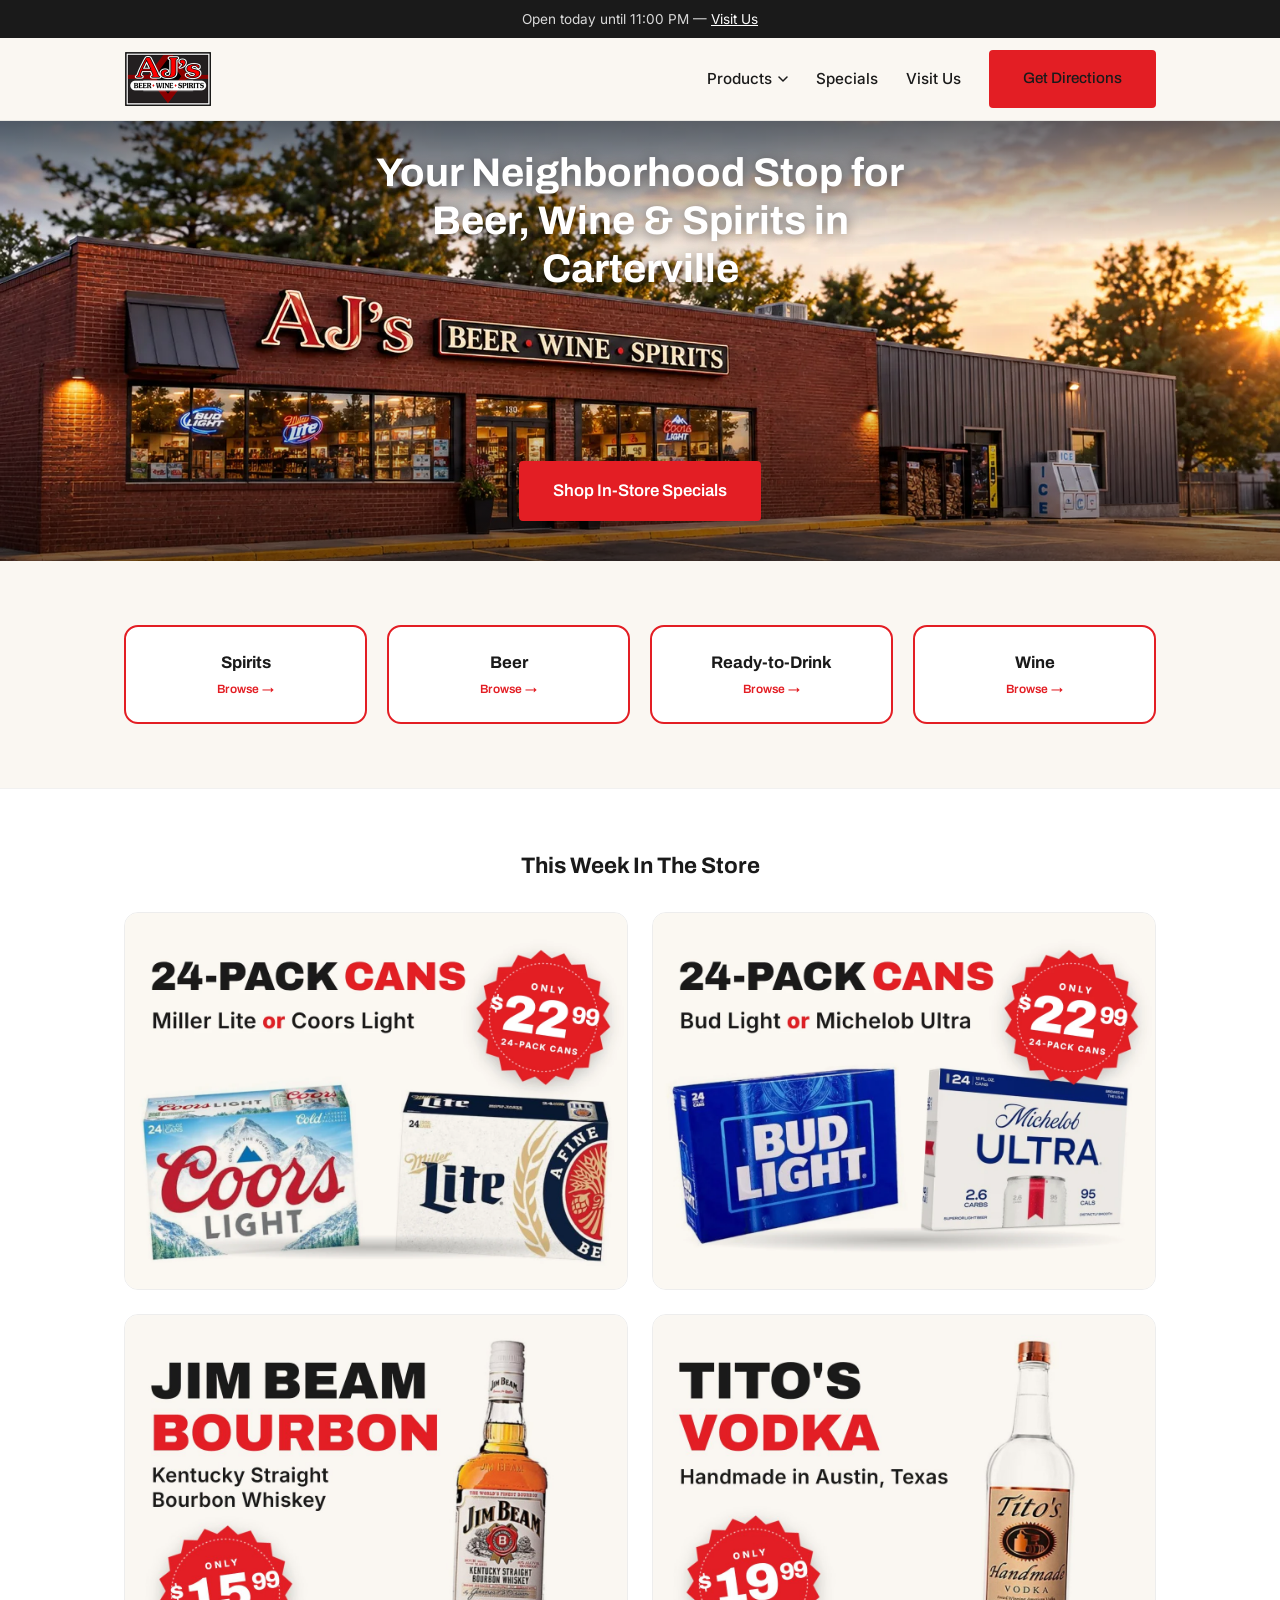
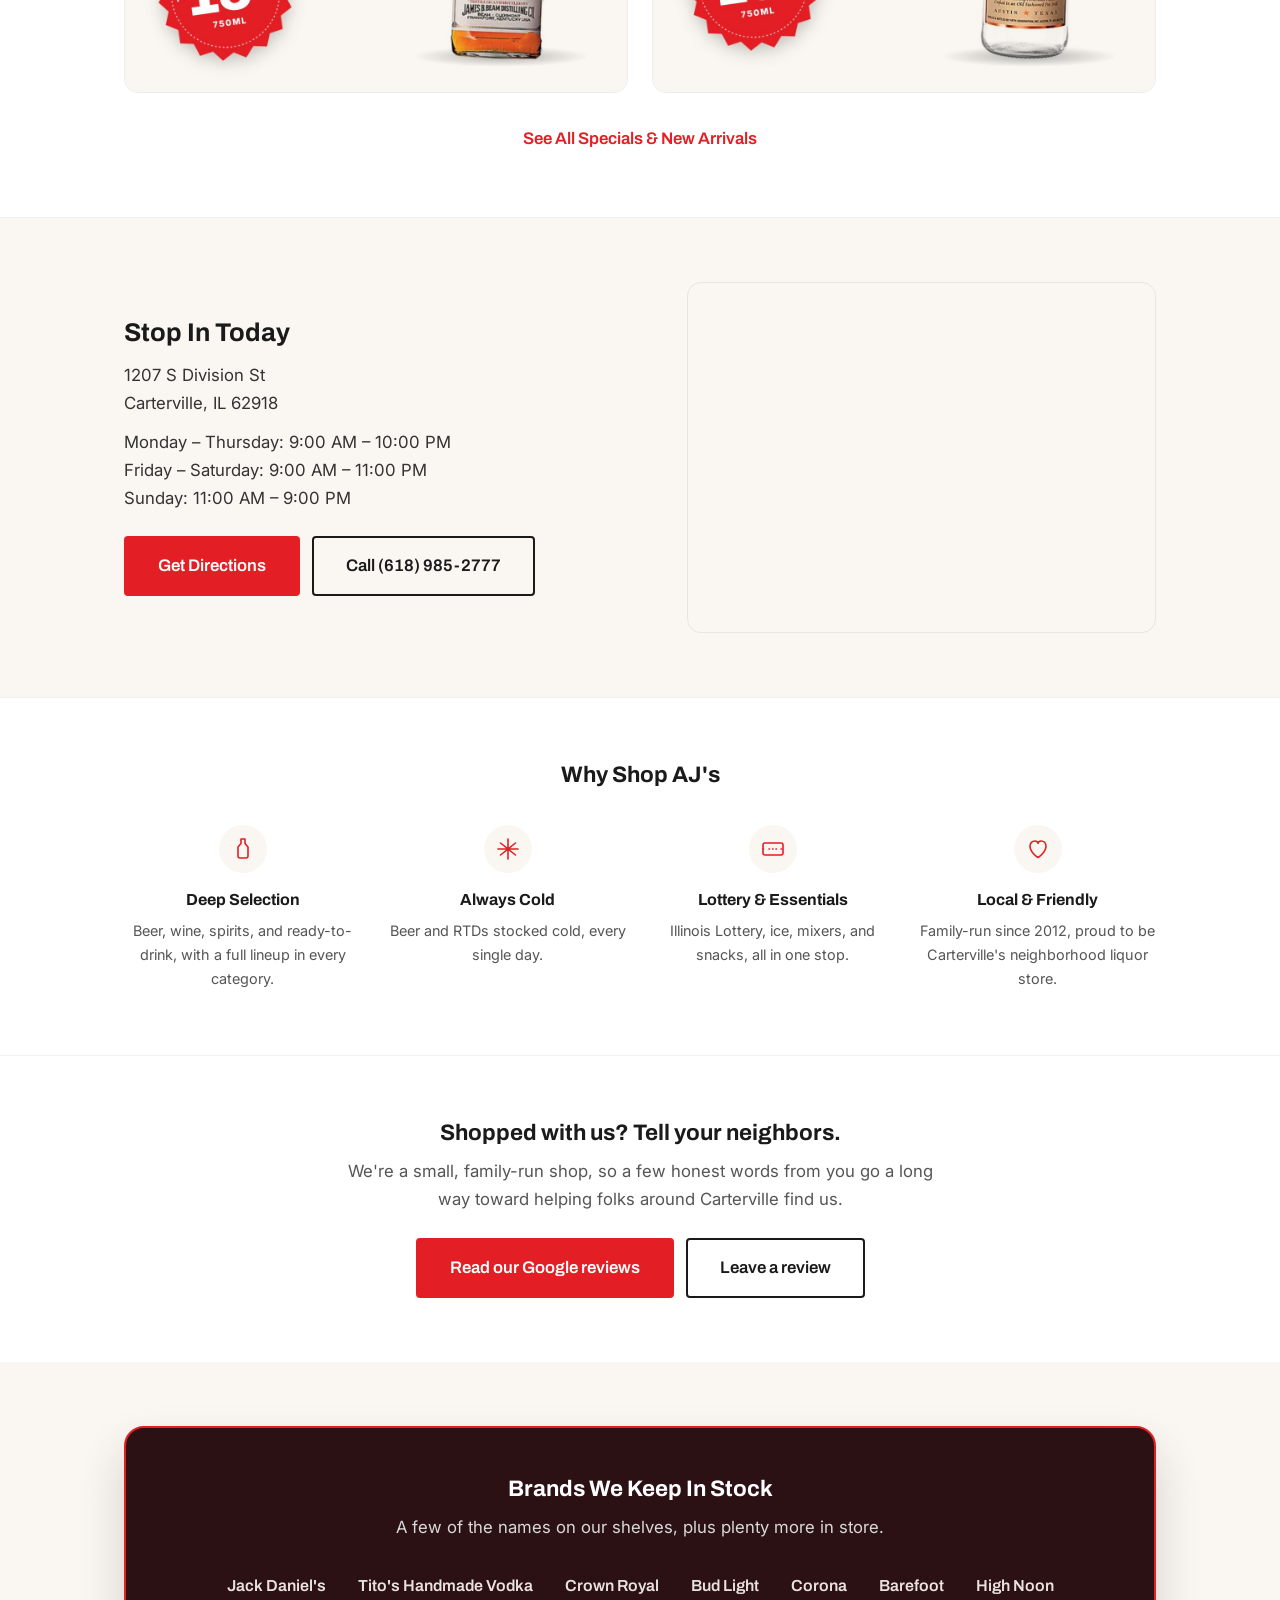
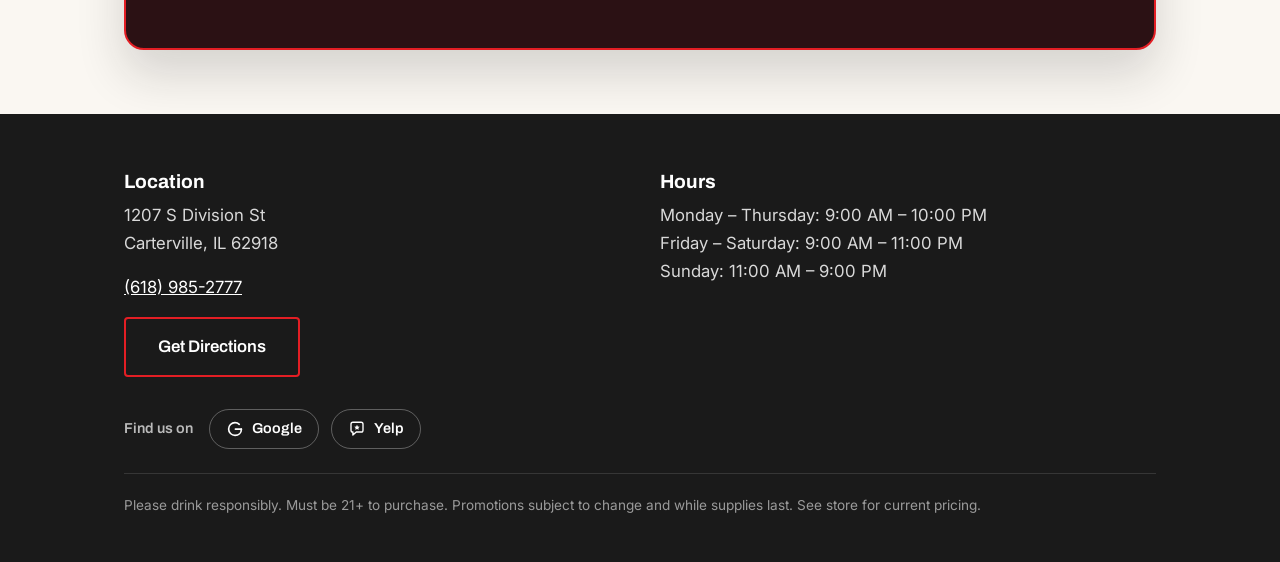
==== index.html @ 7461e609 "Add favicons and 404 page; slim hero, logo, and product images - favicon.ico + 32x32 PNG + 180x180 a" ====
<!DOCTYPE html>
<html lang="en">
<head>
<!-- Google tag (gtag.js) -->
<script async src="https://www.googletagmanager.com/gtag/js?id=G-YNYB1HZWJR"></script>
<script>
  window.dataLayer = window.dataLayer || [];
  function gtag(){dataLayer.push(arguments);}
  gtag('js', new Date());

  gtag('config', 'G-YNYB1HZWJR');
</script>
<meta charset="UTF-8">
<meta name="viewport" content="width=device-width, initial-scale=1.0">
<title>AJ's Beer, Wine &amp; Spirits — Carterville, IL</title>
<meta name="description" content="AJ's Beer, Wine & Spirits — Carterville's neighborhood liquor store since 2012. Shop beer, wine, liquor & spirits, and ready-to-drink cocktails, plus weekly in-store specials.">
<meta property="og:type" content="website">
<meta property="og:site_name" content="AJ's Beer, Wine & Spirits">
<meta property="og:url" content="https://ajscarterville.com/">
<meta property="og:title" content="AJ's Beer, Wine & Spirits | Carterville, IL">
<meta property="og:description" content="Carterville's neighborhood liquor store since 2012 — beer, wine, spirits, and ready-to-drink cocktails, plus weekly in-store specials.">
<meta property="og:image" content="https://ajscarterville.com/assets/og-image.jpg">
<meta property="og:image:width" content="1200">
<meta property="og:image:height" content="630">
<meta property="og:image:alt" content="AJ's Beer, Wine & Spirits storefront in Carterville, IL">
<meta name="twitter:card" content="summary_large_image">
<link rel="canonical" href="https://ajscarterville.com/">
<link rel="icon" href="/favicon.ico" sizes="any">
<link rel="icon" href="/assets/favicon-32x32.png" type="image/png" sizes="32x32">
<link rel="apple-touch-icon" href="/assets/apple-touch-icon.png">
<link rel="preconnect" href="https://fonts.googleapis.com">
<link rel="preconnect" href="https://fonts.gstatic.com" crossorigin>
<link href="https://fonts.googleapis.com/css2?family=Archivo:wght@600;700;800&family=Inter:wght@400;500;600&display=swap" rel="stylesheet">
<link rel="stylesheet" href="css/styles.css">
<!-- LocalBusiness structured data. -->
<script type="application/ld+json">
{
  "@context": "https://schema.org",
  "@type": "LiquorStore",
  "name": "AJ's Beer, Wine & Spirits",
  "url": "https://ajscarterville.com/",
  "telephone": "+1-618-985-2777",
  "address": {
    "@type": "PostalAddress",
    "streetAddress": "1207 S Division St",
    "addressLocality": "Carterville",
    "addressRegion": "IL",
    "postalCode": "62918",
    "addressCountry": "US"
  },
  "geo": {
    "@type": "GeoCoordinates",
    "latitude": 37.7483566,
    "longitude": -89.0778252
  },
  "openingHoursSpecification": [
    {
      "@type": "OpeningHoursSpecification",
      "dayOfWeek": ["Monday", "Tuesday", "Wednesday", "Thursday"],
      "opens": "09:00",
      "closes": "22:00"
    },
    {
      "@type": "OpeningHoursSpecification",
      "dayOfWeek": ["Friday", "Saturday"],
      "opens": "09:00",
      "closes": "23:00"
    },
    {
      "@type": "OpeningHoursSpecification",
      "dayOfWeek": ["Sunday"],
      "opens": "11:00",
      "closes": "21:00"
    }
  ],
  "logo": "https://ajscarterville.com/assets/ajs-logo.png",
  "image": "https://ajscarterville.com/images/ajs-storefront.jpg",
  "priceRange": "$$",
  "hasMap": "https://maps.google.com/?cid=7054903256881584810",
  "sameAs": [
    "https://maps.google.com/?cid=7054903256881584810",
    "https://www.yelp.com/biz/ajs-beer-wine-and-spirits-carterville"
  ]
}
</script>
</head>
<body>

<a class="skip-link" href="#main">Skip to content</a>

<!-- Live open/closed status, filled in by js/store-hours.js. The
     text below is the no-JS fallback. -->
<div class="store-status-strip">
  <div class="wrap">
    <p class="store-status" id="store-status">See today's hours &amp; get directions on our <a href="/visit-us">Visit Us</a> page.</p>
  </div>
</div>

<header class="site-header">
  <div class="wrap header-inner">
    <a class="brand" href="/">
      <img src="assets/ajs-logo.png" alt="AJ's Beer, Wine & Spirits" class="brand-logo" width="176" height="112">
    </a>
    <input type="checkbox" id="nav-toggle" class="nav-toggle-checkbox">
    <label for="nav-toggle" class="nav-toggle" aria-label="Toggle menu">
      <span></span><span></span><span></span>
    </label>
    <nav class="site-nav" aria-label="Primary">
      <details class="nav-dropdown">
        <summary class="nav-dropdown-toggle">
          Products
          <svg class="nav-caret" width="10" height="6" viewBox="0 0 10 6" aria-hidden="true"><path d="M1 1l4 4 4-4" stroke="currentColor" stroke-width="1.5" fill="none" stroke-linecap="round" stroke-linejoin="round"/></svg>
        </summary>
        <div class="nav-dropdown-menu">
          <a href="/spirits">Spirits</a>
          <a href="/beer">Beer</a>
          <a href="/ready-to-drink">Ready-to-Drink</a>
          <a href="/wine">Wine</a>
        </div>
      </details>
      <a href="/specials">Specials</a>
      <a href="/visit-us">Visit Us</a>
      <a class="btn btn-primary nav-directions-btn" href="https://www.google.com/maps/dir/?api=1&amp;destination=AJ%27s+Beer%2C+Wine+%26+Spirits&amp;destination_place_id=ChIJadKvaBU9d4gRqlosNyIN6GE" target="_blank" rel="noopener">Get Directions</a>
    </nav>
  </div>
</header>

<main id="main">

  <section class="hero" id="top">
    <img class="hero-image" src="assets/hero-exterior.webp" width="1672" height="771" fetchpriority="high" alt="AJ's Beer, Wine &amp; Spirits storefront in Carterville, IL">
    <div class="wrap hero-inner">
      <h1 class="hero-headline">Your Neighborhood Stop for Beer, Wine &amp; Spirits in Carterville</h1>
      <a class="btn btn-primary" href="/specials">Shop In-Store Specials</a>
    </div>
  </section>

  <!-- Compact one-word tiles (Spirits / Beer / Ready-to-Drink / Wine),
       arranged 2x2 down through mobile — see .category-card in
       styles.css. -->
  <section class="category-cta">
    <div class="wrap category-grid">
      <a class="category-card" href="/spirits">
        <h3>Spirits</h3>
        <span class="category-card-browse">Browse &rarr;</span>
      </a>
      <a class="category-card" href="/beer">
        <h3>Beer</h3>
        <span class="category-card-browse">Browse &rarr;</span>
      </a>
      <a class="category-card" href="/ready-to-drink">
        <h3>Ready-to-Drink</h3>
        <span class="category-card-browse">Browse &rarr;</span>
      </a>
      <a class="category-card" href="/wine">
        <h3>Wine</h3>
        <span class="category-card-browse">Browse &rarr;</span>
      </a>
    </div>
  </section>

  <!-- ==========================================================
       THIS WEEK IN THE STORE — 4 designed promo graphics (1200x900,
       made externally by the site owner, in assets/this-week/). The
       price and copy are baked into each image, so the alt text must
       carry the full deal (products, size, price) — update it
       whenever an image is swapped. Each links to the On Sale
       section of specials.html; keep these in sync with what's live
       there.
       ========================================================== -->
  <section class="this-week" id="this-week">
    <div class="wrap">
      <div class="this-week-header">
        <h2>This Week In The Store</h2>
      </div>
      <div class="this-week-grid">

        <!-- This week promo 1: Miller Lite / Coors Light -->
        <a class="week-promo" href="/specials#on-sale">
          <img src="assets/this-week/miller-coors-24pk.webp" width="1200" height="900" alt="Miller Lite or Coors Light 24-pack cans, only $22.99" loading="lazy">
        </a>
        <!-- End this week promo 1 -->

        <!-- This week promo 2: Bud Light / Michelob Ultra -->
        <a class="week-promo" href="/specials#on-sale">
          <img src="assets/this-week/bud-light-michelob-ultra-24pk.webp" width="1200" height="900" alt="Bud Light or Michelob Ultra 24-pack cans, only $22.99" loading="lazy">
        </a>
        <!-- End this week promo 2 -->

        <!-- This week promo 3: Jim Beam -->
        <a class="week-promo" href="/specials#on-sale">
          <img src="assets/this-week/jim-beam-750ml.jpg" width="1200" height="900" alt="Jim Beam Kentucky Straight Bourbon Whiskey 750ml, only $15.99" loading="lazy">
        </a>
        <!-- End this week promo 3 -->

        <!-- This week promo 4: Tito's -->
        <a class="week-promo" href="/specials#on-sale">
          <img src="assets/this-week/titos-750ml.jpg" width="1200" height="900" alt="Tito's Handmade Vodka 750ml, only $19.99" loading="lazy">
        </a>
        <!-- End this week promo 4 -->

      </div>
      <p class="this-week-more"><a href="/specials">See All Specials &amp; New Arrivals</a></p>
    </div>
  </section>
  <!-- END THIS WEEK IN THE STORE -->

  <!-- ==========================================================
       STOP IN TODAY — address, hours, and CTAs. Keep the address
       and hours here in sync with the footer if they ever change.
       The map placeholder swaps for a real Google Maps embed once
       the Google Business Profile is verified.
       ========================================================== -->
  <section class="stop-in">
    <div class="wrap stop-in-grid">
      <div class="stop-in-content">
        <h2>Stop In Today</h2>
        <address>1207 S Division St<br>Carterville, IL 62918</address>
        <p class="stop-in-hours">Monday – Thursday: 9:00 AM – 10:00 PM<br>Friday – Saturday: 9:00 AM – 11:00 PM<br>Sunday: 11:00 AM – 9:00 PM</p>
        <div class="stop-in-actions">
          <a class="btn btn-primary" href="https://www.google.com/maps/dir/?api=1&amp;destination=AJ%27s+Beer%2C+Wine+%26+Spirits&amp;destination_place_id=ChIJadKvaBU9d4gRqlosNyIN6GE" target="_blank" rel="noopener">Get Directions</a>
          <a class="btn btn-ghost-ink" href="tel:6189852777">Call (618) 985-2777</a>
        </div>
      </div>
      <!-- Free Google Maps iframe endpoint, no API key required. -->
      <div class="map-embed stop-in-map">
        <iframe
          src="https://www.google.com/maps/embed?pb=!1m18!1m12!1m3!1d3154.777807217338!2d-89.07782519999999!3d37.7483566!2m3!1f0!2f0!3f0!3m2!1i1024!2i768!4f13.1!3m3!1m2!1s0x88773d1568afd269%3A0x61e80d22372c5aaa!2sAJ's%20Beer%2C%20Wine%20%26%20Spirits!5e0!3m2!1sen!2sus!4v1791419840812!5m2!1sen!2sus"
          width="100%" height="100%" style="border:0;" allowfullscreen="" loading="lazy"
          referrerpolicy="strict-origin-when-cross-origin"
          title="Map to AJ's Beer, Wine & Spirits in Carterville, IL"></iframe>
      </div>
    </div>
  </section>
  <!-- END STOP IN TODAY -->

  <!-- ==========================================================
       HIGHLIGHTS — 4 short brand-attribute cards with icons.
       ========================================================== -->
  <section class="highlights">
    <div class="wrap">
      <h2 class="highlights-heading">Why Shop AJ's</h2>
      <div class="highlights-grid">

        <div class="highlight-card">
          <span class="highlight-icon" aria-hidden="true">
            <svg width="24" height="24" viewBox="0 0 24 24" fill="none"><path d="M10 2h4M10 2v4.5L7 10v9a2 2 0 002 2h6a2 2 0 002-2v-9l-3-3.5V2" stroke="currentColor" stroke-width="1.6" stroke-linecap="round" stroke-linejoin="round"/></svg>
          </span>
          <h3>Deep Selection</h3>
          <p>Beer, wine, spirits, and ready-to-drink, with a full lineup in every category.</p>
        </div>

        <div class="highlight-card">
          <span class="highlight-icon" aria-hidden="true">
            <svg width="24" height="24" viewBox="0 0 24 24" fill="none"><path d="M12 2v20M4.5 6l15 12M19.5 6l-15 12M2 12h20" stroke="currentColor" stroke-width="1.6" stroke-linecap="round"/></svg>
          </span>
          <h3>Always Cold</h3>
          <p>Beer and RTDs stocked cold, every single day.</p>
        </div>

        <div class="highlight-card">
          <span class="highlight-icon" aria-hidden="true">
            <svg width="24" height="24" viewBox="0 0 24 24" fill="none"><rect x="2" y="6" width="20" height="12" rx="2" stroke="currentColor" stroke-width="1.6"/><path d="M2 12h2M20 12h2M8 12h8" stroke="currentColor" stroke-width="1.6" stroke-linecap="round" stroke-dasharray="0.5 3"/></svg>
          </span>
          <h3>Lottery &amp; Essentials</h3>
          <p>Illinois Lottery, ice, mixers, and snacks, all in one stop.</p>
        </div>

        <div class="highlight-card">
          <span class="highlight-icon" aria-hidden="true">
            <svg width="24" height="24" viewBox="0 0 24 24" fill="none"><path d="M12 20.5s-8-5-8-11.2C4 5.9 6.2 4 8.8 4c1.6 0 3 .8 3.2 2.3C12.2 4.8 13.6 4 15.2 4 17.8 4 20 5.9 20 9.3c0 6.2-8 11.2-8 11.2z" stroke="currentColor" stroke-width="1.6" stroke-linejoin="round"/></svg>
          </span>
          <h3>Local &amp; Friendly</h3>
          <p>Family-run since 2012, proud to be Carterville's neighborhood liquor store.</p>
        </div>

      </div>
    </div>
  </section>
  <!-- END HIGHLIGHTS -->

  <!-- ==========================================================
       REVIEWS — links out to Google only. Deliberately no star
       rating, review count, or quoted reviews: those go stale or
       misrepresent what customers actually wrote.
       ========================================================== -->
  <section class="reviews">
    <div class="wrap reviews-inner">
      <h2>Shopped with us? Tell your neighbors.</h2>
      <p>We're a small, family-run shop, so a few honest words from you go a long way toward helping folks around Carterville find us.</p>
      <div class="reviews-actions">
        <a class="btn btn-primary" href="https://www.google.com/maps/search/?api=1&amp;query=AJ%27s+Beer%2C+Wine+%26+Spirits&amp;query_place_id=ChIJadKvaBU9d4gRqlosNyIN6GE" target="_blank" rel="noopener">Read our Google reviews</a>
        <a class="btn btn-ghost-ink" href="https://g.page/r/CapaLDciDehhEBM/review" target="_blank" rel="noopener">Leave a review</a>
      </div>
    </div>
  </section>
  <!-- END REVIEWS -->

  <!-- ==========================================================
       BRANDS — swap the brand list as inventory changes.
       ========================================================== -->
  <section class="brands">
    <div class="wrap">
      <div class="brands-panel">
        <h2>Brands We Keep In Stock</h2>
        <p class="brands-sub">A few of the names on our shelves, plus plenty more in store.</p>
        <ul class="brand-list">
          <li>Jack Daniel's</li>
          <li>Tito's Handmade Vodka</li>
          <li>Crown Royal</li>
          <li>Bud Light</li>
          <li>Corona</li>
          <li>Barefoot</li>
          <li>High Noon</li>
        </ul>
      </div>
    </div>
  </section>
  <!-- END BRANDS -->

</main>

<footer class="site-footer">
  <div class="wrap footer-inner">
    <div class="footer-col">
      <h2>Location</h2>
      <address>
        1207 S Division St<br>
        Carterville, IL 62918
      </address>
      <p><a href="tel:6189852777">(618) 985-2777</a></p>
      <a class="btn btn-ghost" href="https://www.google.com/maps/dir/?api=1&amp;destination=AJ%27s+Beer%2C+Wine+%26+Spirits&amp;destination_place_id=ChIJadKvaBU9d4gRqlosNyIN6GE" target="_blank" rel="noopener">Get Directions</a>
    </div>
    <div class="footer-col">
      <h2>Hours</h2>
      <p>Monday – Thursday: 9:00 AM – 10:00 PM<br>Friday – Saturday: 9:00 AM – 11:00 PM<br>Sunday: 11:00 AM – 9:00 PM</p>
    </div>
  </div>
  <div class="wrap footer-social">
    <p class="footer-social-label">Find us on</p>
    <a href="https://www.google.com/maps/search/?api=1&amp;query=AJ%27s+Beer%2C+Wine+%26+Spirits&amp;query_place_id=ChIJadKvaBU9d4gRqlosNyIN6GE" target="_blank" rel="noopener" aria-label="Read our reviews on Google (opens in a new tab)">
      <svg width="18" height="18" viewBox="0 0 24 24" fill="none" aria-hidden="true"><path d="M20.5 12.2c0 4.8-3.6 8.3-8.5 8.3a8.5 8.5 0 010-17c2.3 0 4.2.8 5.7 2.2" stroke="currentColor" stroke-width="2.2" stroke-linecap="round"/><path d="M12.5 12.2h8" stroke="currentColor" stroke-width="2.2" stroke-linecap="round"/></svg>
      Google
    </a>
    <a href="https://www.yelp.com/biz/ajs-beer-wine-and-spirits-carterville" target="_blank" rel="noopener" aria-label="Find us on Yelp (opens in a new tab)">
      <svg width="18" height="18" viewBox="0 0 24 24" fill="none" aria-hidden="true"><path d="M4 5.5A2.5 2.5 0 016.5 3h11A2.5 2.5 0 0120 5.5v8a2.5 2.5 0 01-2.5 2.5H11l-4.5 4v-4A2.5 2.5 0 014 13.5v-8z" stroke="currentColor" stroke-width="1.8" stroke-linejoin="round"/><path d="M12 6.3l1.1 2.3 2.5.3-1.8 1.7.5 2.5-2.3-1.2-2.3 1.2.5-2.5-1.8-1.7 2.5-.3z" fill="currentColor"/></svg>
      Yelp
    </a>
  </div>
  <div class="wrap">
    <p class="footer-note">Please drink responsibly. Must be 21+ to purchase. Promotions subject to change and while supplies last. See store for current pricing.</p>
  </div>
</footer>

<!-- Sticky mobile action bar — hidden above 700px, where the header's
     nav and Get Directions button already cover the same needs. -->
<nav class="mobile-action-bar" aria-label="Quick actions">
  <a href="https://www.google.com/maps/dir/?api=1&amp;destination=AJ%27s+Beer%2C+Wine+%26+Spirits&amp;destination_place_id=ChIJadKvaBU9d4gRqlosNyIN6GE" target="_blank" rel="noopener">
    <svg width="18" height="22" viewBox="0 0 28 36" fill="none" aria-hidden="true"><path d="M14 0C6.3 0 0 6.3 0 14c0 10.5 14 22 14 22s14-11.5 14-22C28 6.3 21.7 0 14 0z" fill="currentColor"/><circle cx="14" cy="14" r="5.5" fill="var(--ink)"/></svg>
    Directions
  </a>
  <a href="tel:6189852777">
    <svg width="20" height="20" viewBox="0 0 24 24" fill="none" aria-hidden="true"><path d="M6.6 10.8c1.4 2.8 3.8 5.2 6.6 6.6l2.2-2.2c.3-.3.7-.4 1.1-.3 1.2.4 2.5.6 3.8.6.6 0 1 .4 1 1V20c0 .6-.4 1-1 1C10.6 21 3 13.4 3 4c0-.6.4-1 1-1h3.5c.6 0 1 .4 1 1 0 1.3.2 2.6.6 3.8.1.4 0 .8-.3 1.1L6.6 10.8z" stroke="currentColor" stroke-width="1.6" stroke-linejoin="round"/></svg>
    Call
  </a>
  <a href="/visit-us">
    <svg width="20" height="20" viewBox="0 0 24 24" fill="none" aria-hidden="true"><circle cx="12" cy="12" r="9" stroke="currentColor" stroke-width="1.6"/><path d="M12 7v5l3.5 2" stroke="currentColor" stroke-width="1.6" stroke-linecap="round" stroke-linejoin="round"/></svg>
    Hours
  </a>
</nav>

<script src="js/store-hours.js" defer></script>

<script>
  document.addEventListener('click', function (e) {
    var link = e.target.closest('a');
    if (!link) return;
    var href = link.getAttribute('href') || '';
    if (href.indexOf('tel:') === 0) {
      gtag('event', 'click_to_call', { page_path: location.pathname });
    } else if (/g\.page\/r\/[^/]+\/review/.test(href)) {
      gtag('event', 'click_review', { page_path: location.pathname });
    } else if (/google\.[a-z.]+\/maps\/search\//.test(href)) {
      gtag('event', 'read_reviews', { page_path: location.pathname });
    } else if (/google\.com\/maps\/dir\/|maps\.google\.|google\.[a-z.]+\/maps|maps\.app\.goo\.gl|goo\.gl\/maps|g\.page|maps\.apple\.com/.test(href)) {
      gtag('event', 'get_directions', { page_path: location.pathname });
    }
  });
</script>

</body>
</html>
---- css/styles.css ----
/* ---- Tokens (brand colors as provided) ---- */
:root {
  --red: #E31E24;
  --ink: #1A1A1A;
  --off-white: #FAF7F2;
  --white: #FFFFFF;

  --font-display: "Archivo", -apple-system, Segoe UI, sans-serif;
  --font-body: "Inter", -apple-system, Segoe UI, sans-serif;

  --max-width: 1080px;

  /* Deep oxblood accent — used to give the Visit Us CTA its own
     identity, distinct from both the cream page background and
     the black footer it sits above. */
  --maroon: #2B1114;
}

* { box-sizing: border-box; }

html { scroll-behavior: smooth; }

@media (prefers-reduced-motion: reduce) {
  html { scroll-behavior: auto; }
  * { animation: none !important; transition: none !important; }
}

body {
  margin: 0;
  background: var(--off-white);
  color: var(--ink);
  font-family: var(--font-body);
  font-size: 1.05rem;
  line-height: 1.65;
}

h1, h2 {
  font-family: var(--font-display);
  color: var(--ink);
  line-height: 1.2;
  margin: 0 0 0.5em;
}

a { color: var(--red); }

a:focus-visible, button:focus-visible {
  outline: 3px solid var(--red);
  outline-offset: 2px;
}

.wrap {
  max-width: var(--max-width);
  margin: 0 auto;
  padding: 0 24px;
}

.skip-link {
  position: absolute;
  left: -999px;
  top: 0;
  background: var(--ink);
  color: var(--white);
  padding: 12px 16px;
  z-index: 100;
}
.skip-link:focus { left: 0; }

/* ---- Store status strip ---- */
/* Sits above the header on every page. Text is filled in live by
   js/store-hours.js (checking Carterville/Central time, not the
   visitor's own device); the markup's own text is the no-JS
   fallback. */
.store-status-strip {
  background: var(--ink);
  color: #d9d9d9;
  text-align: center;
  padding: 8px 24px;
}

.store-status {
  margin: 0;
  font-size: 0.85rem;
}

.store-status a {
  color: var(--white);
}

/* ---- Header ---- */
.site-header {
  background: var(--off-white);
  position: sticky;
  top: 0;
  z-index: 10;
  border-bottom: 1px solid rgba(26,26,26,0.08);
}

.header-inner {
  display: flex;
  align-items: center;
  justify-content: space-between;
  padding: 12px 24px;
}

.brand-logo {
  height: 56px;
  width: auto;
  display: block;
}

.nav-toggle-checkbox {
  position: absolute;
  opacity: 0;
  pointer-events: none;
}

.nav-toggle {
  display: none;
  flex-direction: column;
  justify-content: center;
  gap: 5px;
  width: 32px;
  height: 32px;
  cursor: pointer;
}

.nav-toggle span {
  display: block;
  width: 100%;
  height: 2px;
  background: var(--ink);
  border-radius: 2px;
  transition: transform 0.2s ease, opacity 0.2s ease;
}

.nav-toggle-checkbox:focus-visible ~ .nav-toggle {
  outline: 3px solid var(--red);
  outline-offset: 3px;
}

.site-nav {
  display: flex;
  align-items: center;
  gap: 28px;
}

.site-nav a {
  color: var(--ink);
  text-decoration: none;
  font-weight: 500;
  font-size: 0.95rem;
}

.site-nav a:hover { color: var(--red); }

.site-nav a[aria-current="page"],
.nav-dropdown-toggle.is-active {
  color: var(--red);
}

/* Sits inline with the plain nav links, so it reads as a nav-ending
   CTA rather than another text link. Hidden on mobile in favor of
   the sticky .mobile-action-bar's own Directions action. */
.nav-directions-btn {
  padding: 10px 20px;
  font-size: 0.9rem;
}

/* ---- Nav dropdown ---- */
.nav-dropdown {
  position: relative;
}

.nav-dropdown-toggle {
  display: inline-flex;
  align-items: center;
  gap: 6px;
  background: none;
  border: none;
  padding: 0;
  margin: 0;
  color: var(--ink);
  font: inherit;
  font-family: var(--font-body);
  font-weight: 500;
  font-size: 0.95rem;
  cursor: pointer;
  list-style: none;
}

.nav-dropdown-toggle::-webkit-details-marker {
  display: none;
}

.nav-dropdown-toggle::marker {
  content: "";
}

.nav-dropdown-toggle:hover,
.nav-dropdown:hover .nav-dropdown-toggle,
.nav-dropdown[open] .nav-dropdown-toggle {
  color: var(--red);
}

.nav-caret {
  transition: transform 0.15s ease;
}

.nav-dropdown:hover .nav-caret,
.nav-dropdown[open] .nav-caret {
  transform: rotate(180deg);
}

.nav-dropdown-menu {
  display: flex;
  flex-direction: column;
  gap: 2px;
  padding: 8px;
  min-width: 180px;
}

.nav-dropdown-menu a {
  padding: 8px 12px;
  border-radius: 6px;
  white-space: nowrap;
}

.nav-dropdown-menu a:hover,
.nav-dropdown-menu a:focus-visible {
  background: var(--off-white);
  color: var(--red);
}

/* Desktop-only floating popover. Kept in its own min-width query so
   its position/transform can never leak into the mobile accordion
   below, which needs static, untransformed, in-flow layout. */
@media (min-width: 701px) {
  .nav-dropdown-menu {
    position: absolute;
    top: calc(100% + 16px);
    left: 50%;
    background: var(--white);
    border: 1px solid rgba(26,26,26,0.08);
    border-radius: 8px;
    box-shadow: 0 12px 32px rgba(26,26,26,0.14);
    opacity: 0;
    visibility: hidden;
    transform: translateX(-50%) translateY(4px);
    transition: opacity 0.15s ease, transform 0.15s ease, visibility 0.15s;
  }

  .nav-dropdown:hover .nav-dropdown-menu,
  .nav-dropdown[open] .nav-dropdown-menu {
    opacity: 1;
    visibility: visible;
    transform: translateX(-50%) translateY(0);
  }
}

/* ---- Hero ---- */
/* The storefront sign sits in a fixed vertical band of the photo
   (see object-position on .hero-image below), so the H1 and CTA are split to
   the top and bottom of the box — via .hero-inner's own column flex
   — instead of stacked together, so neither ever overlaps the sign.
   Two gradients (top-down for the headline, bottom-up for the
   button) keep both readable while leaving the sign itself clear. */
.hero {
  position: relative;
  display: flex;
  justify-content: center;
  min-height: 440px;
  text-align: center;
  background: var(--ink); /* shows only until the photo loads */
}

/* The photo is a real <img> (not a CSS background) so it can carry
   width/height and fetchpriority="high" as the page's LCP element.
   object-fit/object-position reproduce the old `cover` + 31% 18%. */
.hero-image {
  position: absolute;
  inset: 0;
  width: 100%;
  height: 100%;
  object-fit: cover;
  object-position: 31% 18%;
}

.hero::after {
  content: "";
  position: absolute;
  inset: 0;
  background:
    linear-gradient(to bottom, rgba(0,0,0,0.55), rgba(0,0,0,0) 28%),
    linear-gradient(to top, rgba(0,0,0,0.55), rgba(0,0,0,0) 38%);
  pointer-events: none;
}

.hero-inner {
  position: relative;
  z-index: 1;
  max-width: 640px;
  margin: 0 auto;
  display: flex;
  flex-direction: column;
  justify-content: space-between;
  align-items: center;
  padding: 28px 24px 40px;
}

.hero-headline {
  color: var(--white);
  font-size: clamp(1.5rem, 4vw, 2.5rem);
  text-shadow: 0 2px 12px rgba(0,0,0,0.45);
  margin: 0;
}

.sr-only {
  position: absolute;
  width: 1px;
  height: 1px;
  padding: 0;
  margin: -1px;
  overflow: hidden;
  clip: rect(0, 0, 0, 0);
  white-space: nowrap;
  border: 0;
}

.btn {
  display: inline-block;
  padding: 14px 32px;
  border-radius: 4px;
  text-decoration: none;
  font-weight: 600;
  font-family: var(--font-display);
  border: 2px solid var(--red);
}

.btn-primary {
  background: var(--red);
  color: var(--white);
}

.btn-primary:hover {
  background: #c71a20;
  border-color: #c71a20;
}

.btn-ghost {
  background: transparent;
  color: var(--red);
}

.btn-ghost:hover {
  background: var(--red);
  color: var(--white);
}

.btn-ghost-ink {
  background: transparent;
  color: var(--ink);
  border-color: var(--ink);
}

.btn-ghost-ink:hover {
  background: var(--ink);
  color: var(--white);
}

/* ---- Category CTAs ---- */
.category-cta {
  padding: 64px 0;
}

.category-grid {
  display: grid;
  grid-template-columns: repeat(4, 1fr);
  gap: 20px;
}

.category-card {
  display: flex;
  flex-direction: column;
  align-items: center;
  justify-content: center;
  gap: 4px;
  padding: 22px 12px;
  background: var(--white);
  border: 2px solid var(--red);
  border-radius: 14px;
  text-align: center;
  text-decoration: none;
  transition: transform 0.15s ease, box-shadow 0.15s ease;
}

.category-card:hover {
  transform: translateY(-3px);
  box-shadow: 0 12px 28px rgba(26,26,26,0.1);
}

.category-card h3 {
  font-family: var(--font-display);
  color: var(--ink);
  font-size: 1.05rem;
  margin: 0;
}

.category-card-browse {
  font-family: var(--font-display);
  font-weight: 600;
  font-size: 0.75rem;
  letter-spacing: 0.02em;
  color: var(--red);
}

/* 404.html only: button row under the reused category tiles. */
.not-found-actions {
  display: flex;
  flex-wrap: wrap;
  justify-content: center;
  gap: 12px;
  margin-top: 32px;
}

/* ---- This Week In The Store ---- */
.this-week {
  background: var(--white);
  padding: 64px 0;
  border-top: 1px solid rgba(26,26,26,0.06);
  border-bottom: 1px solid rgba(26,26,26,0.06);
}

.this-week-header {
  text-align: center;
  margin-bottom: 32px;
}

.this-week-header h2 {
  font-size: 1.4rem;
  margin: 0;
}

/* 2x2 grid of the owner's 4:3 promo graphics; one column on phones. */
.this-week-grid {
  display: grid;
  grid-template-columns: repeat(2, 1fr);
  gap: 24px;
}

.week-promo {
  display: block;
  border-radius: 14px;
  overflow: hidden;
  border: 1px solid rgba(26,26,26,0.08);
  transition: transform 0.15s ease, box-shadow 0.15s ease;
}

.week-promo:hover {
  transform: translateY(-3px);
  box-shadow: 0 12px 28px rgba(26,26,26,0.12);
}

.week-promo img {
  display: block;
  width: 100%;
  height: auto;
}

.this-week-more {
  text-align: center;
  margin: 32px 0 0;
}

.this-week-more a {
  font-family: var(--font-display);
  font-weight: 600;
  text-decoration: none;
}

.this-week-more a:hover {
  text-decoration: underline;
}

/* ---- Stop In Today ---- */
.stop-in {
  background: var(--off-white);
  padding: 64px 0;
}

.stop-in-grid {
  display: grid;
  grid-template-columns: 1.1fr 1fr;
  gap: 48px;
  align-items: center;
}

.stop-in-content h2 {
  font-size: 1.6rem;
}

.stop-in-content address {
  font-style: normal;
  color: #333;
  margin: 0 0 12px;
}

.stop-in-hours {
  color: #333;
  margin: 0 0 24px;
}

.stop-in-actions {
  display: flex;
  gap: 12px;
  flex-wrap: wrap;
}

/* Shared real map embed (a free Google Maps iframe endpoint, no API
   key required) — used here and on visit-us.html. */
.map-embed {
  aspect-ratio: 16 / 9;
  border-radius: 14px;
  overflow: hidden;
  border: 1px solid rgba(26,26,26,0.08);
}

.map-embed iframe {
  display: block;
  width: 100%;
  height: 100%;
}

.stop-in-map {
  aspect-ratio: 4 / 3;
}

/* ---- Highlights ---- */
.highlights {
  background: var(--white);
  padding: 64px 0;
  border-top: 1px solid rgba(26,26,26,0.06);
}

.highlights-heading {
  text-align: center;
  font-size: 1.4rem;
  margin-bottom: 36px;
}

.highlights-grid {
  display: grid;
  grid-template-columns: repeat(4, 1fr);
  gap: 28px;
}

.highlight-card {
  text-align: center;
}

.highlight-icon {
  display: inline-flex;
  align-items: center;
  justify-content: center;
  width: 48px;
  height: 48px;
  border-radius: 50%;
  background: var(--off-white);
  color: var(--red);
  margin-bottom: 14px;
}

.highlight-card h3 {
  font-family: var(--font-display);
  color: var(--ink);
  font-size: 1rem;
  margin: 0 0 6px;
}

.highlight-card p {
  color: #555;
  font-size: 0.9rem;
  margin: 0;
}

/* ---- Reviews ----
   Links out to Google only. No star rating, review count, or quotes
   on purpose, since those go stale. */
.reviews {
  background: var(--white);
  padding: 64px 0;
  border-top: 1px solid rgba(26,26,26,0.06);
}

.reviews-inner {
  max-width: 640px;
  margin: 0 auto;
  text-align: center;
}

.reviews-inner h2 {
  font-size: 1.4rem;
  margin: 0 0 12px;
}

.reviews-inner p {
  color: #555;
  margin: 0 0 24px;
}

.reviews-actions {
  display: flex;
  gap: 12px;
  flex-wrap: wrap;
  justify-content: center;
}

/* ---- Brands ----
   A contained, rounded panel (like the Visit Us CTA on category
   pages) rather than a full-bleed dark band, so it reads as its
   own element instead of running straight into the footer below. */
.brands {
  background: var(--off-white);
  padding: 64px 0;
}

.brands-panel {
  background: var(--maroon);
  border: 2px solid var(--red);
  border-radius: 20px;
  padding: 48px 32px;
  box-shadow: 0 24px 48px rgba(26,26,26,0.16);
  text-align: center;
}

.brands-panel h2 {
  color: var(--white);
  font-size: 1.4rem;
}

.brands-sub {
  color: #d9d9d9;
  margin: 6px 0 32px;
}

.brand-list {
  display: flex;
  flex-wrap: wrap;
  justify-content: center;
  gap: 12px 32px;
  list-style: none;
  margin: 0;
  padding: 0;
}

.brand-list li {
  font-family: var(--font-display);
  font-weight: 600;
  color: #e9e2df;
  font-size: 1rem;
}

/* ---- Page header (Visit Us / Specials / Category pages) ---- */
.page-header {
  background: var(--white);
  padding: 72px 0 56px;
  text-align: center;
  border-bottom: 1px solid rgba(26,26,26,0.06);
}

.page-header h1 {
  font-size: clamp(1.75rem, 4vw, 2.25rem);
}

.page-header-sub {
  color: #555;
  font-size: 1.05rem;
  margin: 8px 0 0;
}

/* Page-header callout (Category pages) — a small "not exhaustive
   inventory" notice below the H1. Deliberately styled differently
   from the Visit Us CTA panel at the bottom of the page (cream
   background + red outline here, vs. the solid --maroon panel
   there) so the two don't read as the same component. Currently
   scoped to beer.html only, pending review before rolling out to
   the other category pages. */
.page-header-callout {
  max-width: 680px;
  margin: 20px auto 0;
  padding: 20px 28px;
  background: var(--off-white);
  border: 2px solid var(--red);
  border-radius: 16px;
  text-align: left;
}

.page-header-callout .page-header-sub {
  margin: 0;
}

/* ---- Specials page ---- */
.legal-strip {
  background: var(--ink);
  color: #cfcfcf;
  text-align: center;
  font-size: 0.8rem;
  padding: 10px 24px;
}

/* New Arrivals comes first on the Specials page. */
.new-arrivals {
  padding: 48px 0;
  border-bottom: 1px solid rgba(26,26,26,0.06);
}

.new-arrivals h2 {
  font-size: 1.3rem;
  margin-bottom: 20px;
}

/* Used once there are several new arrivals at once — a grid of the
   same .product-card the category pages use. */
.new-arrivals-grid {
  display: grid;
  grid-template-columns: repeat(4, 1fr);
  gap: 20px;
}

/* Full-width spotlight card for a single new arrival: image left,
   story right. Stacks at 700px. */
.arrival-feature {
  display: grid;
  grid-template-columns: minmax(220px, 2fr) 3fr;
  background: var(--white);
  border: 2px solid var(--red);
  border-radius: 14px;
  overflow: hidden;
}

/* White (not the grey .product-card-image fallback) so white-backdrop
   bottle shots blend into the card instead of showing as a box.
   object-fit: contain (not cover) so a bottle shot is never cropped. */
.arrival-feature-image {
  background: var(--white);
  min-height: 320px;
  padding: 24px;
  display: flex;
  align-items: center;
  justify-content: center;
}

.arrival-feature-image img {
  display: block;
  width: 100%;
  height: 100%;
  max-height: 460px;
  object-fit: contain;
}

.arrival-feature-body {
  padding: 32px 36px;
}

.arrival-feature-badge {
  display: inline-block;
  background: var(--red);
  color: var(--white);
  font-family: var(--font-display);
  font-weight: 700;
  font-size: 0.7rem;
  letter-spacing: 0.03em;
  text-transform: uppercase;
  padding: 4px 10px;
  border-radius: 999px;
  margin-bottom: 12px;
}

.arrival-feature-name {
  font-family: var(--font-display);
  color: var(--ink);
  font-size: clamp(1.5rem, 3vw, 2rem);
  line-height: 1.15;
  margin: 0 0 4px;
}

.arrival-feature-meta {
  color: #777;
  font-size: 0.9rem;
  margin: 0 0 16px;
}

.arrival-feature-desc {
  color: #333;
  margin: 0 0 20px;
}

.arrival-feature-notes {
  display: grid;
  grid-template-columns: repeat(3, 1fr);
  gap: 16px;
  margin: 0 0 24px;
  padding: 16px 0;
  border-top: 1px solid rgba(26,26,26,0.08);
  border-bottom: 1px solid rgba(26,26,26,0.08);
}

.arrival-feature-notes dt {
  font-family: var(--font-display);
  font-weight: 700;
  font-size: 0.75rem;
  letter-spacing: 0.05em;
  text-transform: uppercase;
  color: var(--red);
  margin-bottom: 2px;
}

.arrival-feature-notes dd {
  margin: 0;
  font-size: 0.9rem;
  color: #444;
  line-height: 1.45;
}

.arrival-feature-price {
  font-family: var(--font-display);
  font-weight: 800;
  color: var(--red);
  font-size: 1.8rem;
  line-height: 1;
  margin: 0;
}

.on-sale {
  padding: 48px 0 64px;
}

.on-sale h2 {
  font-size: 1.3rem;
  margin-bottom: 20px;
}

.on-sale-grid {
  display: grid;
  grid-template-columns: repeat(3, 1fr);
  gap: 20px;
}

.on-sale-card {
  position: relative;
  background: var(--white);
  border: 1px solid rgba(26,26,26,0.08);
  border-radius: 10px;
  padding: 16px;
  /* Column flex so the price row can sit at the bottom: cards in a
     row stay equal height, and prices line up even when one name
     wraps to more lines than its neighbor's. */
  display: flex;
  flex-direction: column;
}

/* White so white-backdrop product shots blend into the card;
   object-fit: contain so a case photo is never cropped. */
.on-sale-image {
  aspect-ratio: 1 / 1;
  border-radius: 6px;
  background: var(--white);
  margin-bottom: 14px;
  overflow: hidden;
}

.on-sale-image img {
  display: block;
  width: 100%;
  height: 100%;
  object-fit: contain;
}

.on-sale-name {
  font-family: var(--font-display);
  font-size: 1.05rem;
  line-height: 1.25;
  margin: 0 0 4px;
}

.on-sale-meta {
  color: #777;
  font-size: 0.85rem;
  line-height: 1.4;
  margin: 0 0 8px;
}

.on-sale-price-row {
  margin: auto 0 0;
}

.on-sale-price {
  font-family: var(--font-display);
  font-weight: 700;
  color: var(--red);
  font-size: 1.1rem;
}

.on-sale-price-old {
  color: #999;
  text-decoration: line-through;
  font-size: 0.9rem;
  margin-left: 4px;
}


/* Cream section + contained, red-bordered panel (same technique as
   .visit-cta / .brands-panel) so the signup reads as its own element
   instead of running straight into the black footer below. The panel
   is --ink (not --maroon) because the Zite form paints its own dark
   background — matching it keeps the form seamless inside the box. */
.special-alert {
  background: var(--off-white);
  padding: 0 0 88px;
  text-align: center;
}

.special-alert-panel {
  max-width: 560px;
  margin: 0 auto;
  background: var(--ink);
  border: 2px solid var(--red);
  border-radius: 20px;
  padding: 20px 24px;
  box-shadow: 0 24px 48px rgba(26,26,26,0.16);
  color: var(--white);
}

.special-alert-embed {
  max-width: 480px;
  margin: 0 auto;
}

/* The Zite snippet hardcodes height:700px on its container via an
   inline style, which is much taller than this short form actually
   needs. Override it here (rather than editing the snippet itself)
   to remove the excess blank space — the form centers itself
   vertically in this height, so any surplus shows up as dead space
   above the headline. Sized for the form's *expanded* state: clicking
   "+ Add your name" reveals First/Last Name fields (~90px taller),
   and anything under ~450px makes the iframe scroll at that point.
   Adjust this value if the form ever grows or shrinks. */
.special-alert-embed > div {
  height: 450px !important;
}

/* ---- Product pages (Spirits / Beer / Wine / Ready-to-Drink) ---- */
.breadcrumb {
  margin: 0 0 16px;
}

.breadcrumb-list {
  display: flex;
  justify-content: center;
  flex-wrap: wrap;
  gap: 6px;
  list-style: none;
  margin: 0;
  padding: 0;
  font-size: 0.85rem;
  color: #777;
}

.breadcrumb-list li:not(:last-child)::after {
  content: "/";
  margin-left: 6px;
  color: #bbb;
}

.breadcrumb-list a {
  color: #777;
  text-decoration: none;
}

.breadcrumb-list a:hover {
  color: var(--red);
}

.breadcrumb-list li[aria-current="page"] {
  color: var(--ink);
  font-weight: 600;
}

.jump-nav {
  padding: 24px 0 48px;
}

.jump-nav-list {
  display: flex;
  flex-wrap: wrap;
  justify-content: center;
  gap: 10px;
  list-style: none;
  margin: 0;
  padding: 0;
}

.jump-pill {
  display: inline-block;
  padding: 8px 18px;
  border-radius: 999px;
  background: var(--white);
  border: 1px solid rgba(26,26,26,0.12);
  color: var(--ink);
  text-decoration: none;
  font-size: 0.9rem;
  font-weight: 500;
}

.jump-pill:hover,
.jump-pill:focus-visible {
  border-color: var(--red);
  color: var(--red);
}

.product-section {
  padding: 48px 0;
  border-top: 1px solid rgba(26,26,26,0.06);
  scroll-margin-top: 90px;
}

.product-section-intro {
  max-width: 640px;
  margin: 0 0 28px;
}

.product-section-intro h2 {
  font-size: 1.4rem;
}

.product-section-intro p {
  color: #555;
  margin: 6px 0 0;
}

.product-grid {
  display: grid;
  grid-template-columns: repeat(5, 1fr);
  gap: 20px;
}

.product-card {
  position: relative;
  background: var(--white);
  border: 1px solid rgba(26,26,26,0.08);
  border-radius: 10px;
  padding: 14px;
}

.product-card-image {
  aspect-ratio: 3 / 4;
  background: rgba(26,26,26,0.06);
  border-radius: 6px;
  margin-bottom: 12px;
  overflow: hidden;
}

.product-card-image img {
  display: block;
  width: 100%;
  height: 100%;
  object-fit: cover;
}

.product-card-name {
  font-family: var(--font-display);
  font-size: 1rem;
  margin: 0 0 2px;
}

.product-card-meta {
  color: #777;
  font-size: 0.85rem;
  margin: 0;
}

.product-badge {
  position: absolute;
  top: 12px;
  right: 12px;
  background: var(--red);
  color: var(--white);
  font-family: var(--font-display);
  font-weight: 700;
  font-size: 0.65rem;
  letter-spacing: 0.03em;
  text-transform: uppercase;
  padding: 4px 9px;
  border-radius: 999px;
  z-index: 1;
}

/* ---- Visit Us CTA (Category pages) ----
   A standalone callout, not a second footer: it sits on the page's
   own cream background with room to breathe on both sides, and the
   panel itself uses --maroon (not --ink) so it reads as its own
   element rather than bleeding into the black footer directly below. */
.visit-cta {
  background: var(--off-white);
  padding: 64px 0 88px;
}

.visit-cta-panel {
  background: var(--maroon);
  border: 2px solid var(--red);
  border-radius: 20px;
  padding: 48px 56px;
  box-shadow: 0 24px 48px rgba(26,26,26,0.16);
  color: var(--white);
}

/* Single centered column — there's no second (hours/address) block
   anymore, so this no longer needs the two-up space-between layout
   the panel originally had. */
.visit-cta-inner {
  display: flex;
  flex-direction: column;
  align-items: center;
  text-align: center;
}

.visit-cta-content {
  max-width: 560px;
}

.visit-cta-content h2 {
  color: var(--white);
  font-size: clamp(1.4rem, 3vw, 1.75rem);
}

.visit-cta-desc {
  color: #d9d9d9;
  margin: 8px 0 24px;
}

.visit-cta-actions {
  display: flex;
  justify-content: center;
  gap: 12px;
  flex-wrap: wrap;
}

/* ---- Placeholder sections (Category pages) ---- */
.placeholder-section {
  padding: 64px 0;
  text-align: center;
}

.placeholder-inner {
  max-width: 560px;
  margin: 0 auto;
}

.placeholder-inner p {
  color: #444;
}

/* ---- Visit Us page ---- */
.visit-info {
  padding: 64px 0;
  background: var(--off-white);
  border-bottom: 1px solid rgba(26,26,26,0.06);
}

.visit-info-inner {
  max-width: 640px;
  margin: 0 auto;
}

.visit-info-inner h2 {
  font-size: 1.3rem;
  margin: 32px 0 12px;
}

.visit-info-inner h2:first-child {
  margin-top: 0;
}

.visit-info-inner > p {
  color: #333;
  margin: 0;
}

.full-hours-list {
  list-style: none;
  margin: 0;
  padding: 0;
  background: var(--white);
  border: 1px solid rgba(26,26,26,0.08);
  border-radius: 10px;
  overflow: hidden;
}

.full-hours-list li {
  display: flex;
  justify-content: space-between;
  padding: 12px 16px;
  border-bottom: 1px solid rgba(26,26,26,0.06);
  color: #333;
}

.full-hours-list li:last-child {
  border-bottom: none;
}

/* Highlighted by js/store-hours.js to mark the current day. */
.full-hours-list li.is-today {
  background: rgba(227,30,36,0.06);
  color: var(--ink);
  font-weight: 700;
}

.visit-info-review {
  margin-top: 16px;
}

.visit-info-inner .map-embed {
  margin: 12px 0 4px;
}

.visit-info-actions {
  display: flex;
  gap: 12px;
  flex-wrap: wrap;
  margin-top: 20px;
}

/* The intro blurb, gallery, and Food Trucks feature folded in from
   the retired about.html. */
.visit-story {
  background: var(--white);
  padding: 64px 0 40px;
  border-top: 1px solid rgba(26,26,26,0.06);
}

.visit-story-inner {
  max-width: 640px;
  margin: 0 auto;
  text-align: center;
}

.visit-divider {
  display: block;
  width: 56px;
  height: 3px;
  margin: 0 auto 28px;
  background: var(--red);
  border-radius: 999px;
}

.visit-story-inner p {
  color: #333;
}

.visit-gallery {
  background: var(--white);
  padding: 0 0 56px;
}

.visit-gallery-feature {
  aspect-ratio: 2.5 / 1;
  background: rgba(26,26,26,0.06);
  border-radius: 10px;
  overflow: hidden;
  margin-bottom: 16px;
}

.visit-gallery-grid {
  display: grid;
  grid-template-columns: repeat(4, 1fr);
  gap: 16px;
}

.visit-gallery-item {
  aspect-ratio: 5 / 4;
  background: rgba(26,26,26,0.06);
  border-radius: 10px;
  overflow: hidden;
}

.visit-gallery-feature img,
.visit-gallery-item img {
  display: block;
  width: 100%;
  height: 100%;
  object-fit: cover;
}

.visit-feature {
  background: var(--white);
  padding: 56px 0;
  text-align: center;
  border-top: 1px solid rgba(26,26,26,0.06);
  border-bottom: 1px solid rgba(26,26,26,0.06);
}

.visit-feature-inner {
  max-width: 560px;
  margin: 0 auto;
}

.visit-feature h2 {
  font-size: 1.4rem;
}

.visit-feature p {
  color: #333;
  margin: 8px 0 0;
}

/* ---- Footer ---- */
.site-footer {
  background: var(--ink);
  color: var(--white);
  padding: 56px 0 32px;
}

.footer-inner {
  display: grid;
  grid-template-columns: 1fr 1fr;
  gap: 40px;
  margin-bottom: 32px;
}

.site-footer h2 {
  color: var(--white);
  font-size: 1.2rem;
}

.site-footer a { color: var(--white); }

.site-footer address {
  font-style: normal;
  margin: 0 0 16px;
  color: #d9d9d9;
}

.footer-col p {
  margin: 0 0 16px;
  color: #d9d9d9;
}

/* "Find us on" row: Google reviews + Yelp, above the footer note. */
.footer-social {
  display: flex;
  align-items: center;
  flex-wrap: wrap;
  gap: 10px 12px;
  margin-bottom: 24px;
}

.footer-social-label {
  margin: 0 4px 0 0;
  font-family: var(--font-display);
  font-weight: 600;
  font-size: 0.9rem;
  color: color-mix(in srgb, var(--white) 70%, transparent);
}

.site-footer .footer-social a {
  display: inline-flex;
  align-items: center;
  gap: 8px;
  min-height: 40px;
  padding: 0 16px;
  border: 1px solid color-mix(in srgb, var(--white) 30%, transparent);
  border-radius: 999px;
  font-family: var(--font-display);
  font-weight: 600;
  font-size: 0.9rem;
  text-decoration: none;
}

.site-footer .footer-social a:hover {
  background: var(--red);
  border-color: var(--red);
}

.footer-note {
  font-size: 0.85rem;
  color: #9a9a9a;
  border-top: 1px solid rgba(255,255,255,0.12);
  padding-top: 20px;
}

/* ---- Mobile action bar ----
   Pinned to the bottom of the screen at <=700px, where the header's
   nav (and its Get Directions button) are tucked behind the
   hamburger toggle — this puts Directions/Call/Hours one tap away
   without opening the menu. Hidden above 700px. */
.mobile-action-bar {
  display: none;
  position: fixed;
  left: 0;
  right: 0;
  bottom: 0;
  z-index: 30;
  background: var(--ink);
  border-top: 1px solid rgba(255,255,255,0.12);
}

.mobile-action-bar a {
  flex: 1;
  display: flex;
  flex-direction: column;
  align-items: center;
  gap: 3px;
  padding: 10px 4px 8px;
  color: var(--white);
  text-decoration: none;
  font-family: var(--font-display);
  font-weight: 600;
  font-size: 0.75rem;
}

/* ---- Responsive ---- */
@media (max-width: 860px) {
  .category-grid { grid-template-columns: repeat(2, 1fr); }
  .on-sale-grid { grid-template-columns: repeat(2, 1fr); }
  .new-arrivals-grid { grid-template-columns: repeat(2, 1fr); }
  .product-grid { grid-template-columns: repeat(3, 1fr); }
  .stop-in-grid { grid-template-columns: 1fr; }
  .stop-in-map { aspect-ratio: 16 / 9; }
  .highlights-grid { grid-template-columns: repeat(2, 1fr); gap: 32px 20px; }
  .visit-gallery-grid { grid-template-columns: repeat(2, 1fr); }
}

@media (max-width: 700px) {
  .nav-toggle { display: flex; }

  .site-nav {
    display: none;
    position: absolute;
    top: 100%;
    left: 0;
    right: 0;
    flex-direction: column;
    align-items: stretch;
    gap: 4px;
    background: var(--off-white);
    padding: 8px 24px 24px;
    border-bottom: 1px solid rgba(26,26,26,0.08);
    box-shadow: 0 12px 24px rgba(26,26,26,0.1);
  }

  .nav-toggle-checkbox:checked ~ .site-nav {
    display: flex;
  }

  .site-nav a {
    padding: 10px 0;
    border-bottom: 1px solid rgba(26,26,26,0.06);
  }

  .site-nav > a:last-child {
    border-bottom: none;
  }

  /* Get Directions is hidden here (the sticky bottom bar takes over),
     so the link before it becomes the visually-last item and needs
     the same treatment. */
  .nav-directions-btn {
    display: none;
  }

  .site-nav > a:nth-last-child(2) {
    border-bottom: none;
  }

  .mobile-action-bar {
    display: flex;
  }

  body {
    padding-bottom: 60px;
  }

  .nav-toggle-checkbox:checked ~ .nav-toggle span:nth-child(1) { transform: translateY(7px) rotate(45deg); }
  .nav-toggle-checkbox:checked ~ .nav-toggle span:nth-child(2) { opacity: 0; }
  .nav-toggle-checkbox:checked ~ .nav-toggle span:nth-child(3) { transform: translateY(-7px) rotate(-45deg); }

  .nav-dropdown {
    width: 100%;
    border-bottom: 1px solid rgba(26,26,26,0.06);
  }

  .nav-dropdown-toggle {
    width: 100%;
    justify-content: space-between;
    padding: 10px 0;
  }

  .nav-dropdown-menu {
    padding: 0 0 8px 12px;
    min-width: 0;
    display: none;
  }

  .nav-dropdown[open] .nav-dropdown-menu {
    display: flex;
  }

  .nav-dropdown-menu a {
    padding: 8px 0;
    border-bottom: none;
  }

  .footer-inner { grid-template-columns: 1fr; }
  .page-header { padding: 48px 0 40px; }
  .page-header-callout { padding: 16px 20px; text-align: center; }

  .arrival-feature { grid-template-columns: 1fr; }
  .arrival-feature-image { min-height: 0; height: 340px; }
  .arrival-feature-body { padding: 24px 20px; }
  .arrival-feature-notes { grid-template-columns: 1fr; gap: 10px; }

  .breadcrumb-list { justify-content: flex-start; }
  .visit-cta-panel { padding: 36px 24px; }
  .visit-cta-content { max-width: none; }

  .this-week-grid { grid-template-columns: 1fr; }
  .stop-in-content { text-align: center; }
  .stop-in-actions { justify-content: center; }
  .brands-panel { padding: 36px 24px; }
  .special-alert-panel { padding: 16px 12px; }
  /* Narrower form wraps its text onto more lines, so it needs more
     height than desktop's 450px (again sized for the expanded
     "+ Add your name" state) before the iframe starts scrolling. */
  .special-alert-embed > div { height: 540px !important; }
  .brand-list { gap: 10px 22px; }
}

@media (max-width: 600px) {
  /* Stay at 2 columns (not 1fr) so the compact tiles form a 2x2
     grid instead of a tall single-column stack on small phones. */
  .category-grid { grid-template-columns: repeat(2, 1fr); gap: 12px; }
  /* 2 columns like .product-grid on the category pages; tighter
     padding keeps the sale + original price on one line. */
  .on-sale-grid { grid-template-columns: repeat(2, 1fr); }
  .on-sale-card { padding: 12px; }
  .new-arrivals-grid { grid-template-columns: 1fr; }
  .product-grid { grid-template-columns: repeat(2, 1fr); }
  .highlights-grid { grid-template-columns: 1fr; gap: 28px; }
}
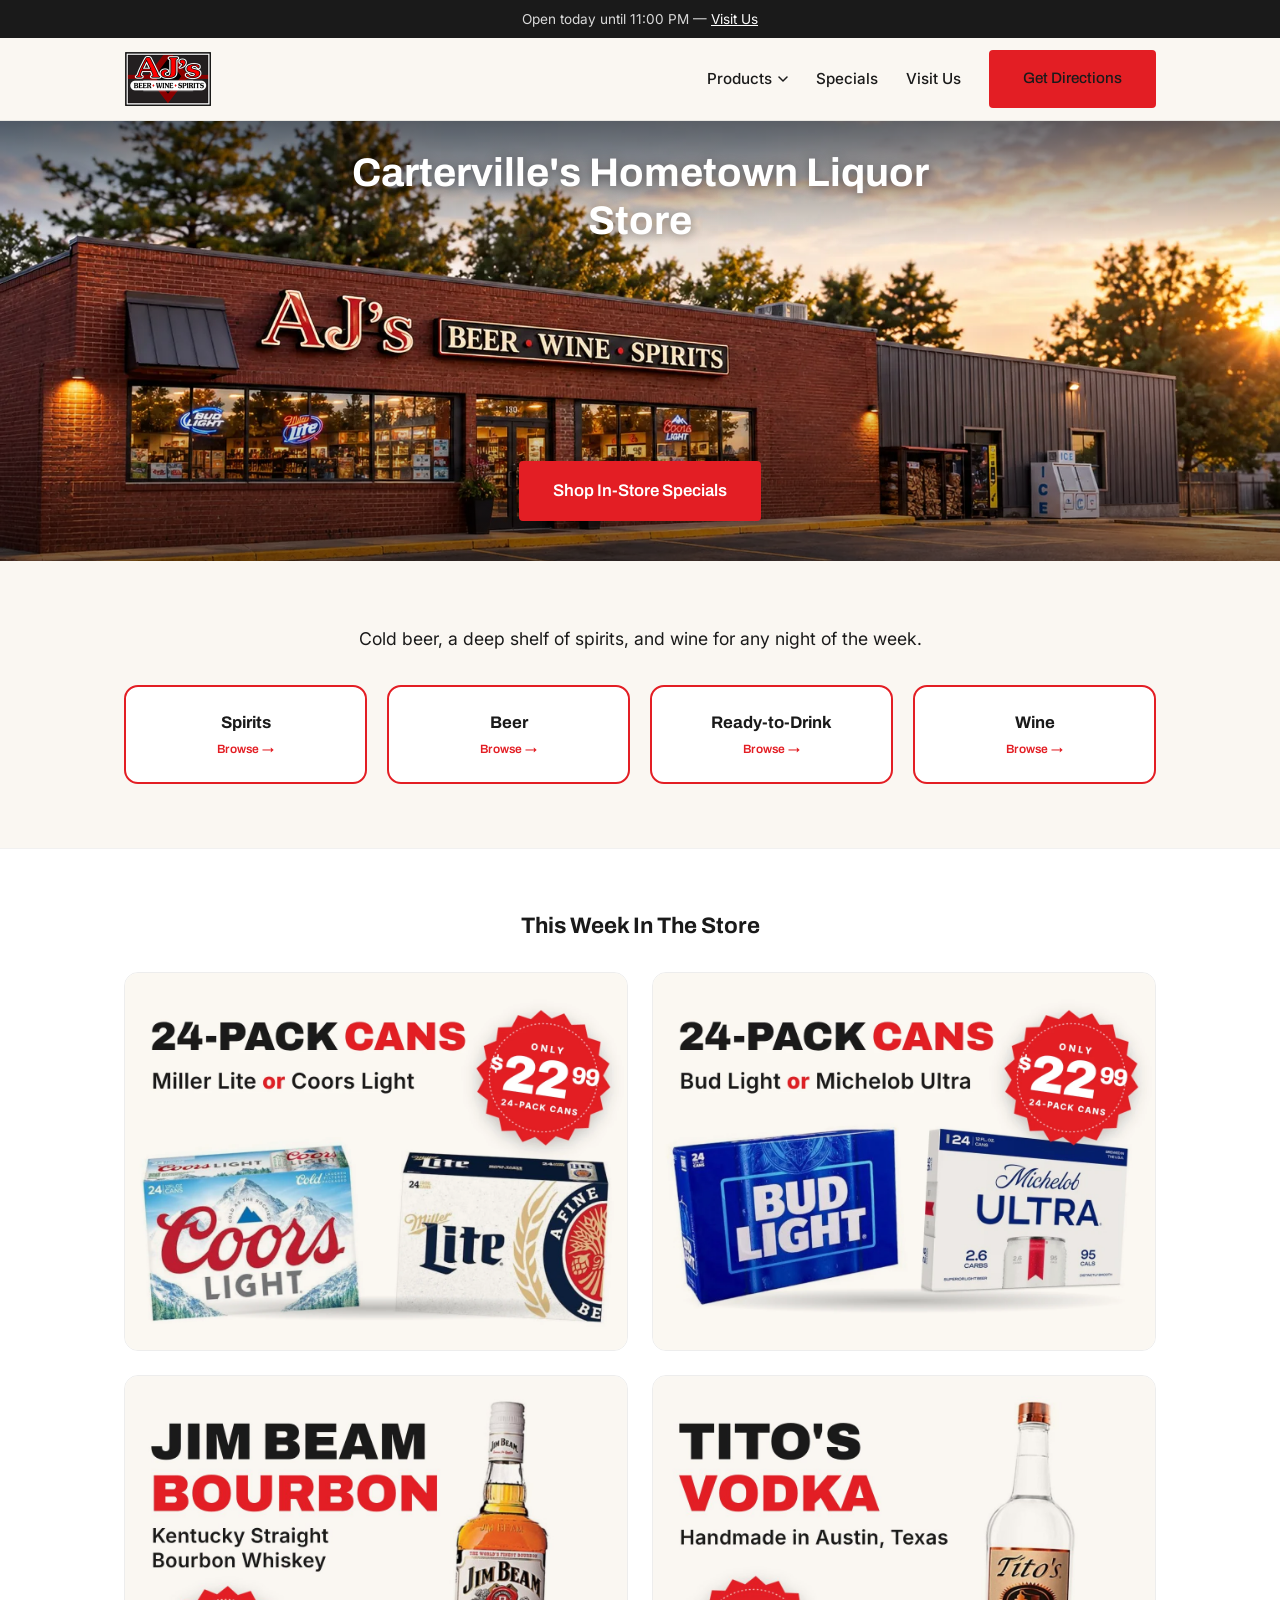
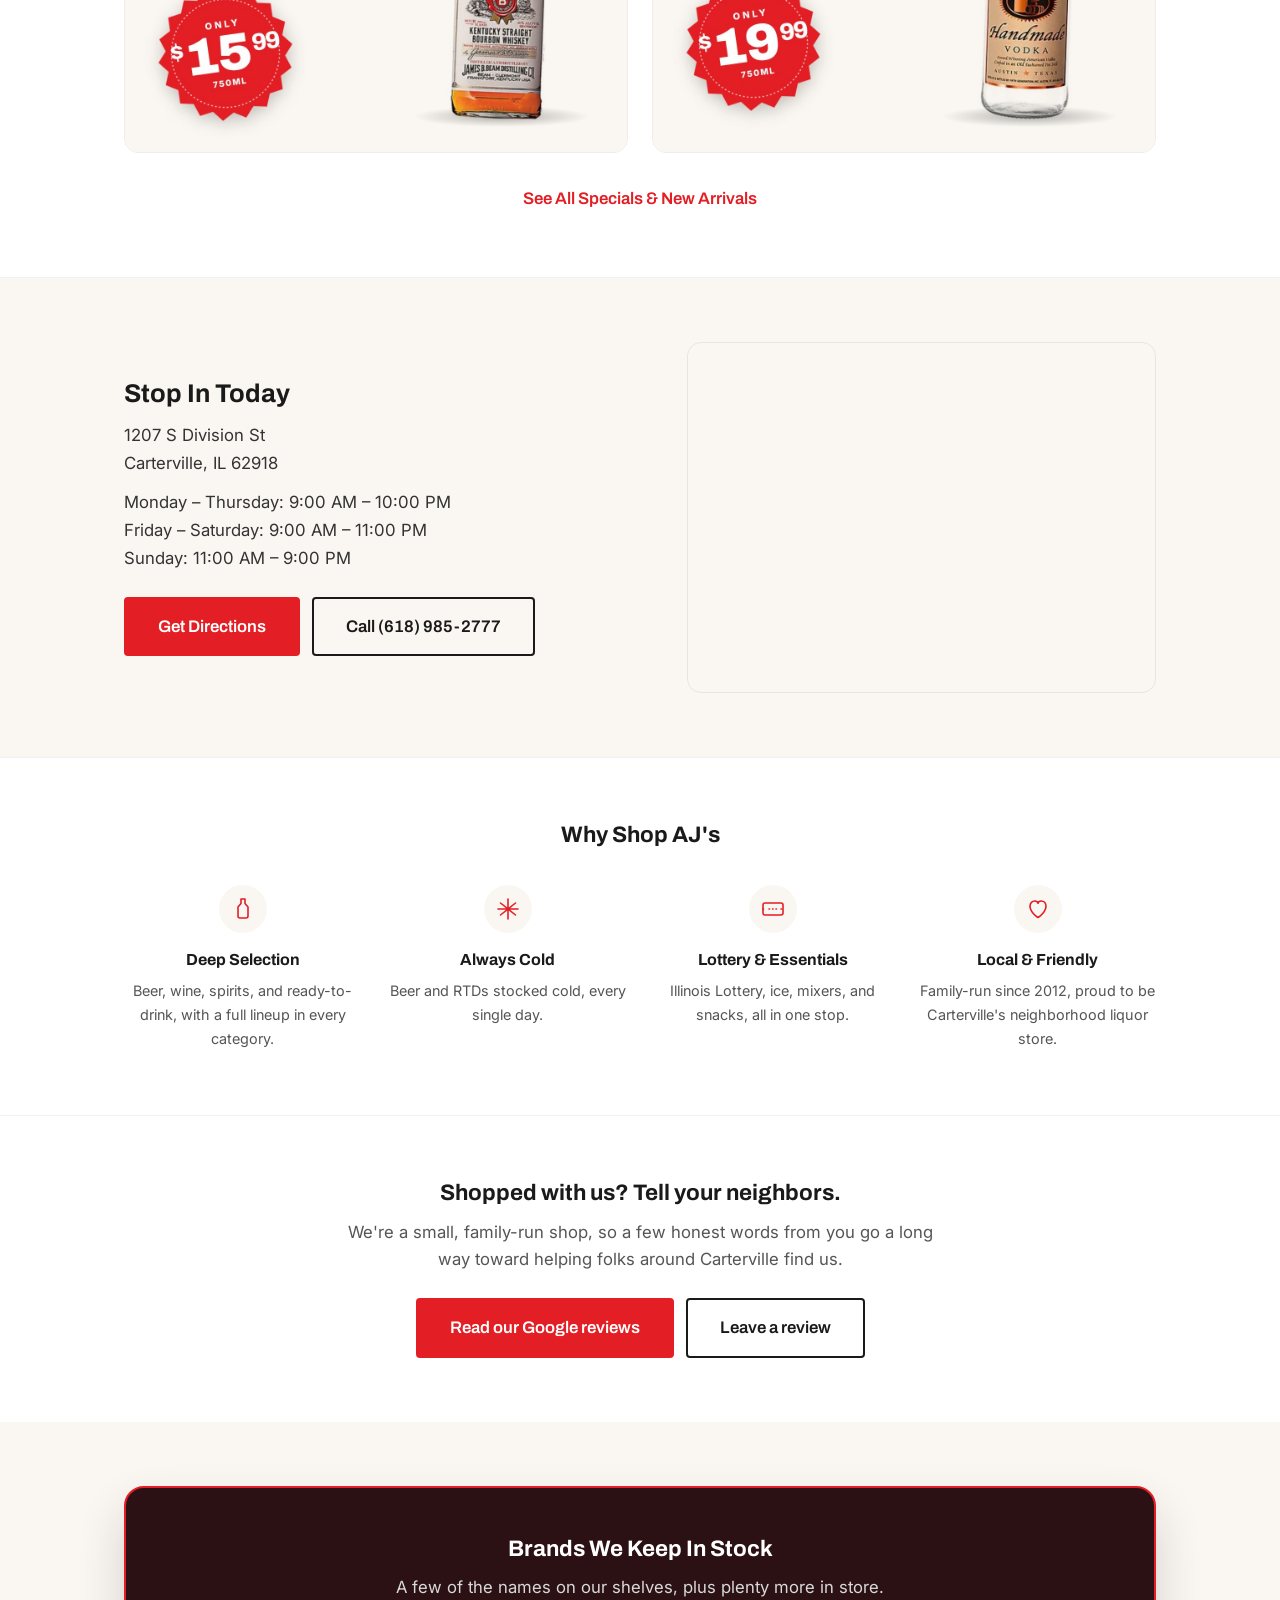
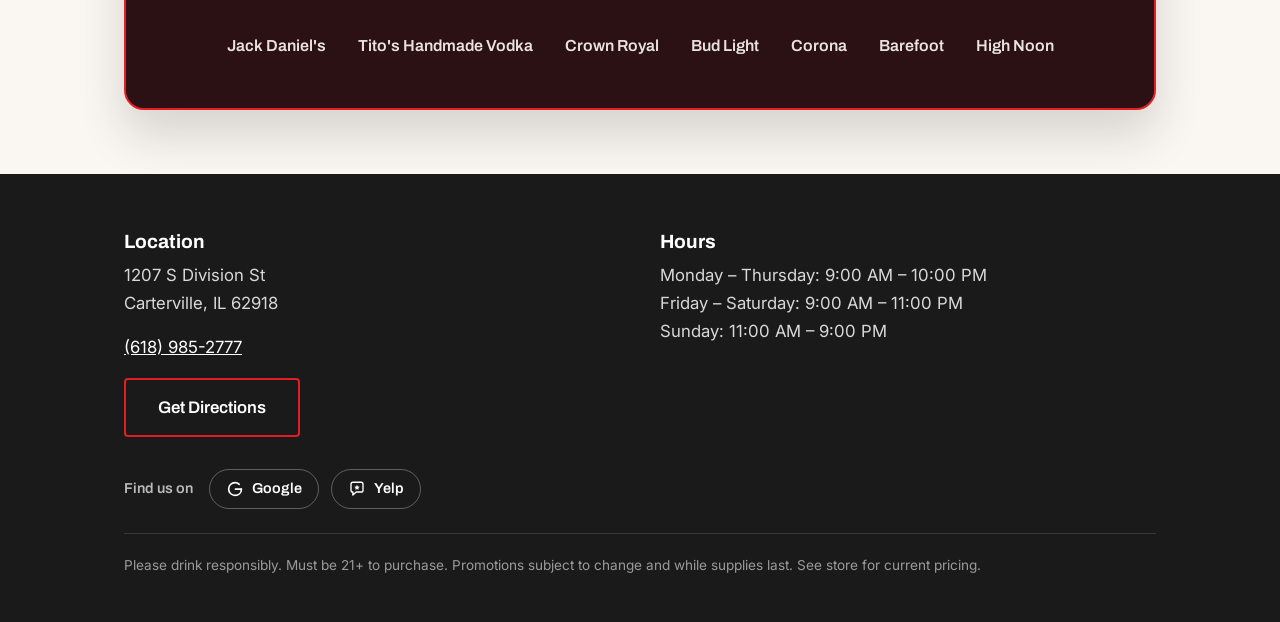
==== commit f35d0440: "Lead homepage with "Carterville's Hometown Liquor Store" - H1 is now "Carterville's Hometown Liquor " ====
--- a/index.html
+++ b/index.html
@@ -12,13 +12,13 @@
 </script>
 <meta charset="UTF-8">
 <meta name="viewport" content="width=device-width, initial-scale=1.0">
-<title>AJ's Beer, Wine &amp; Spirits — Carterville, IL</title>
-<meta name="description" content="AJ's Beer, Wine & Spirits — Carterville's neighborhood liquor store since 2012. Shop beer, wine, liquor & spirits, and ready-to-drink cocktails, plus weekly in-store specials.">
+<title>AJ's Beer, Wine &amp; Spirits | Liquor Store in Carterville, IL</title>
+<meta name="description" content="AJ's Beer, Wine & Spirits — Carterville's hometown liquor store since 2012. Shop beer, wine, liquor & spirits, and ready-to-drink cocktails, plus weekly in-store specials.">
 <meta property="og:type" content="website">
 <meta property="og:site_name" content="AJ's Beer, Wine & Spirits">
 <meta property="og:url" content="https://ajscarterville.com/">
-<meta property="og:title" content="AJ's Beer, Wine & Spirits | Carterville, IL">
-<meta property="og:description" content="Carterville's neighborhood liquor store since 2012 — beer, wine, spirits, and ready-to-drink cocktails, plus weekly in-store specials.">
+<meta property="og:title" content="AJ's Beer, Wine & Spirits | Liquor Store in Carterville, IL">
+<meta property="og:description" content="Carterville's hometown liquor store since 2012 — beer, wine, spirits, and ready-to-drink cocktails, plus weekly in-store specials.">
 <meta property="og:image" content="https://ajscarterville.com/assets/og-image.jpg">
 <meta property="og:image:width" content="1200">
 <meta property="og:image:height" content="630">
@@ -130,15 +130,17 @@
   <section class="hero" id="top">
     <img class="hero-image" src="assets/hero-exterior.webp" width="1672" height="771" fetchpriority="high" alt="AJ's Beer, Wine &amp; Spirits storefront in Carterville, IL">
     <div class="wrap hero-inner">
-      <h1 class="hero-headline">Your Neighborhood Stop for Beer, Wine &amp; Spirits in Carterville</h1>
+      <h1 class="hero-headline">Carterville's Hometown Liquor Store</h1>
       <a class="btn btn-primary" href="/specials">Shop In-Store Specials</a>
     </div>
   </section>
 
   <!-- Compact one-word tiles (Spirits / Beer / Ready-to-Drink / Wine),
        arranged 2x2 down through mobile — see .category-card in
-       styles.css. -->
+       styles.css. The intro line sits here, not inside the hero, so
+       it never crowds the storefront sign between the H1 and button. -->
   <section class="category-cta">
+    <p class="wrap category-cta-intro">Cold beer, a deep shelf of spirits, and wine for any night of the week.</p>
     <div class="wrap category-grid">
       <a class="category-card" href="/spirits">
         <h3>Spirits</h3>
--- a/css/styles.css
+++ b/css/styles.css
@@ -372,6 +372,14 @@
   padding: 64px 0;
 }
 
+.category-cta-intro {
+  max-width: 640px;
+  margin: 0 auto 32px;
+  text-align: center;
+  font-size: 1.1rem;
+  line-height: 1.6;
+}
+
 .category-grid {
   display: grid;
   grid-template-columns: repeat(4, 1fr);
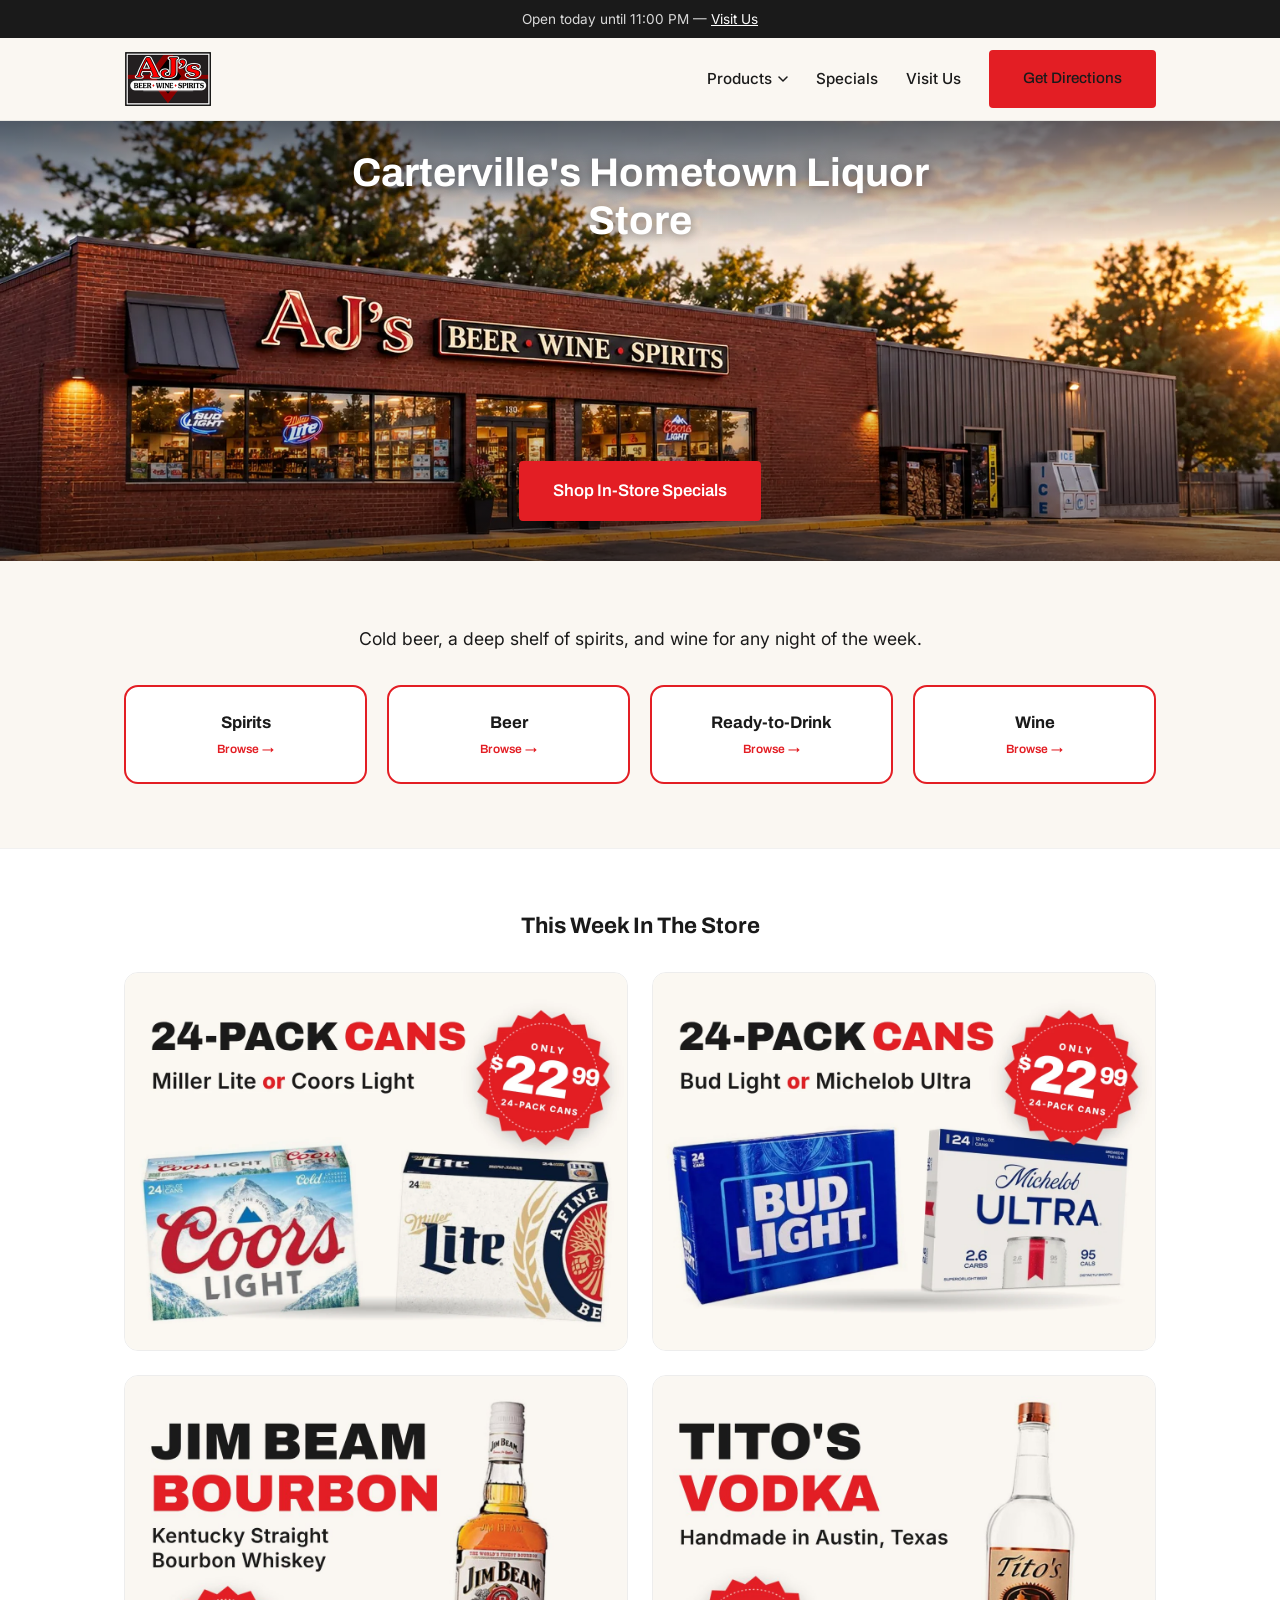
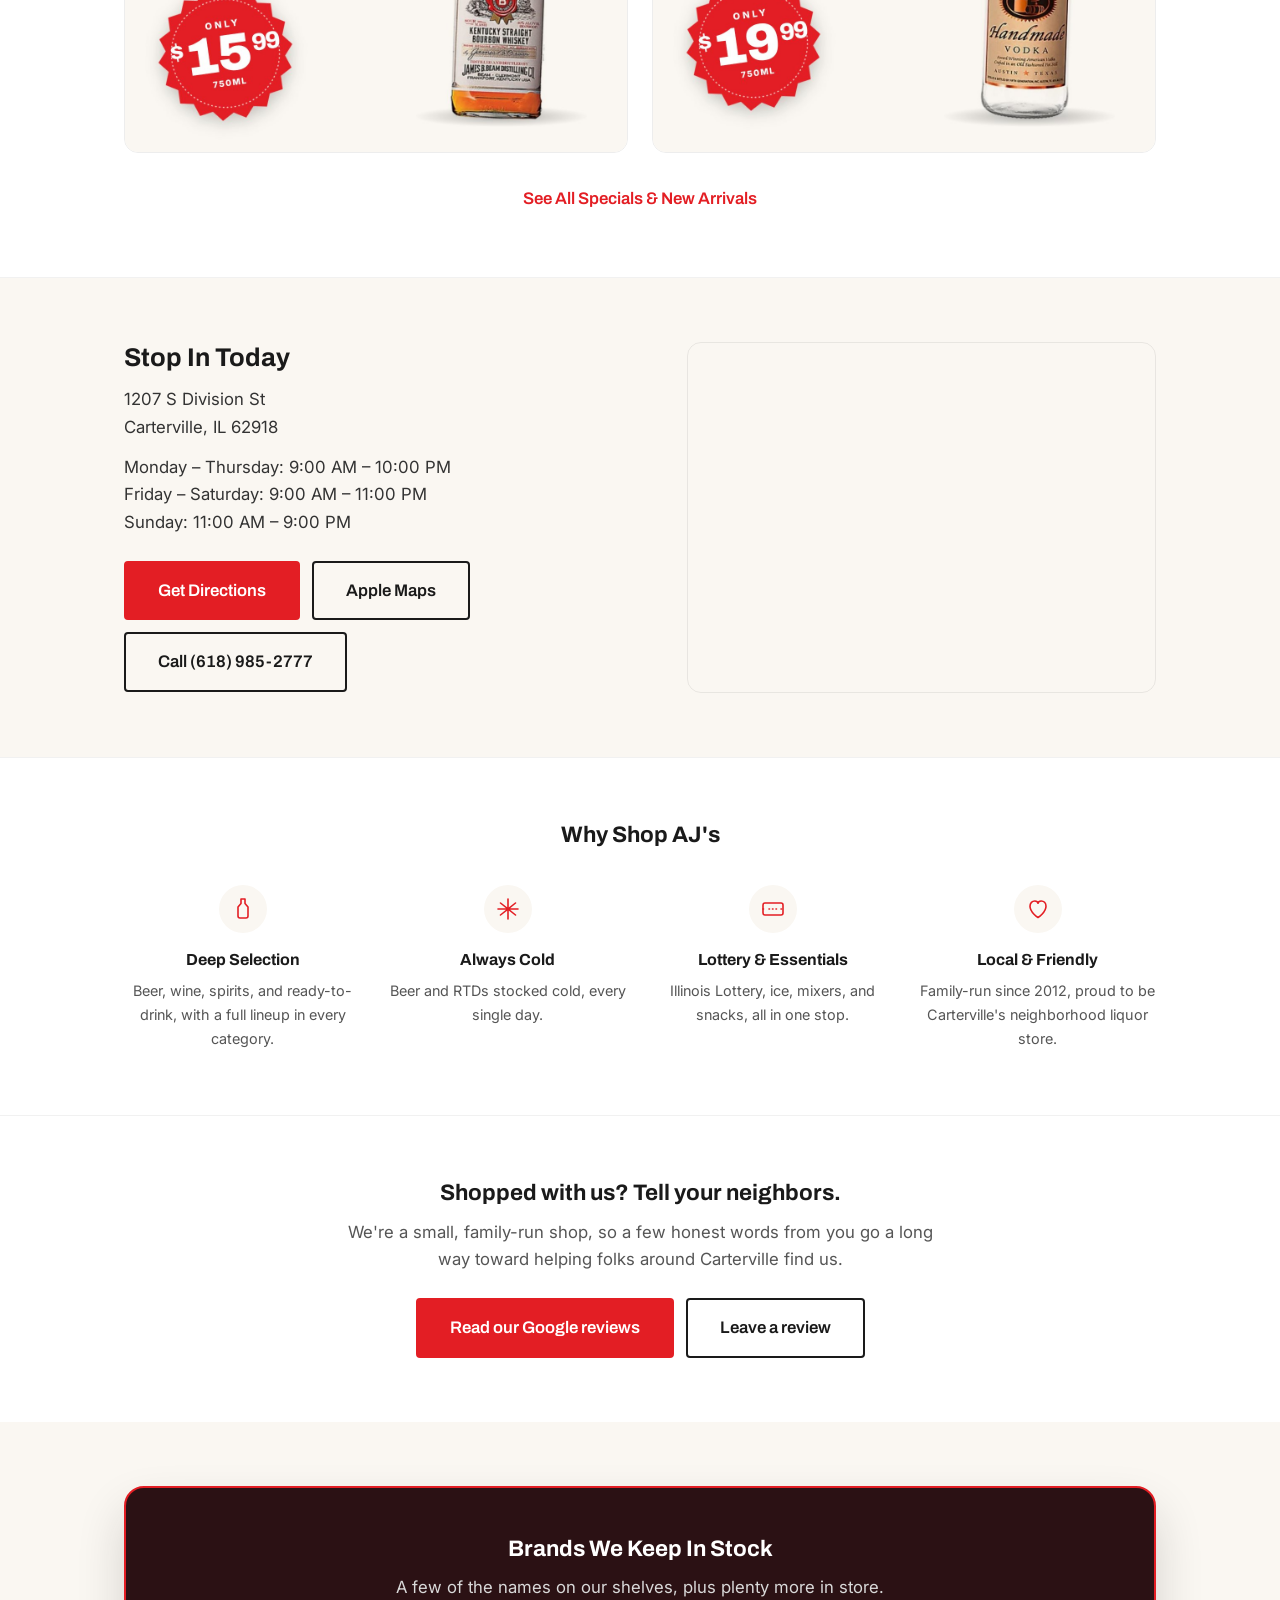
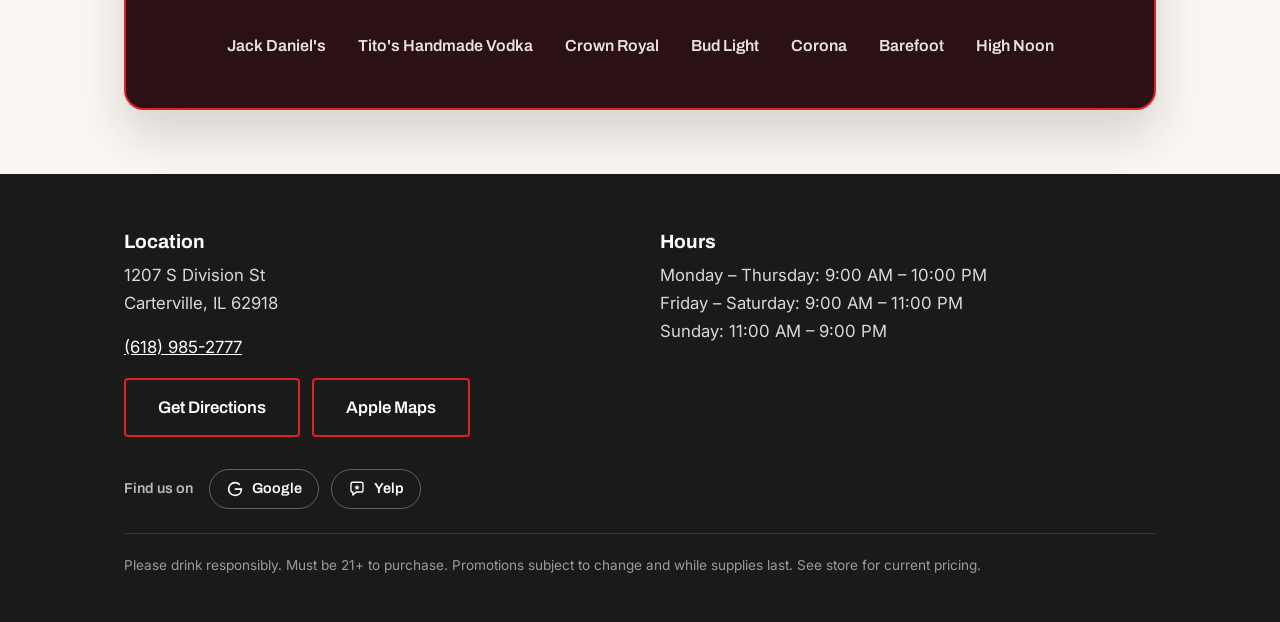
==== commit 0d38d097: "Add Apple Maps directions links and /apple UTM redirect AJ's Apple Business listing is verified. Add" ====
--- a/index.html
+++ b/index.html
@@ -1,14 +1,24 @@
 <!DOCTYPE html>
 <html lang="en">
 <head>
-<!-- Google tag (gtag.js) -->
-<script async src="https://www.googletagmanager.com/gtag/js?id=G-YNYB1HZWJR"></script>
+<!-- Google tag (gtag.js) — production only. On any other host
+     (Netlify deploy previews, localhost) gtag is a no-op, so the
+     click-tracking script at the end of <body> still runs without
+     errors but nothing is loaded or sent to GA4. -->
 <script>
   window.dataLayer = window.dataLayer || [];
-  function gtag(){dataLayer.push(arguments);}
-  gtag('js', new Date());
-
-  gtag('config', 'G-YNYB1HZWJR');
+  if (/^(www\.)?ajscarterville\.com$/.test(location.hostname)) {
+    window.gtag = function(){dataLayer.push(arguments);};
+    var gtagScript = document.createElement('script');
+    gtagScript.async = true;
+    gtagScript.src = 'https://www.googletagmanager.com/gtag/js?id=G-YNYB1HZWJR';
+    document.head.appendChild(gtagScript);
+    gtag('js', new Date());
+
+    gtag('config', 'G-YNYB1HZWJR');
+  } else {
+    window.gtag = function(){};
+  }
 </script>
 <meta charset="UTF-8">
 <meta name="viewport" content="width=device-width, initial-scale=1.0">
@@ -79,7 +89,8 @@
   "hasMap": "https://maps.google.com/?cid=7054903256881584810",
   "sameAs": [
     "https://maps.google.com/?cid=7054903256881584810",
-    "https://www.yelp.com/biz/ajs-beer-wine-and-spirits-carterville"
+    "https://www.yelp.com/biz/ajs-beer-wine-and-spirits-carterville",
+    "https://maps.apple/p/9-ce5T_QIn2TTo"
   ]
 }
 </script>
@@ -221,6 +232,7 @@
         <p class="stop-in-hours">Monday – Thursday: 9:00 AM – 10:00 PM<br>Friday – Saturday: 9:00 AM – 11:00 PM<br>Sunday: 11:00 AM – 9:00 PM</p>
         <div class="stop-in-actions">
           <a class="btn btn-primary" href="https://www.google.com/maps/dir/?api=1&amp;destination=AJ%27s+Beer%2C+Wine+%26+Spirits&amp;destination_place_id=ChIJadKvaBU9d4gRqlosNyIN6GE" target="_blank" rel="noopener">Get Directions</a>
+          <a class="btn btn-ghost-ink" href="https://maps.apple/p/9-ce5T_QIn2TTo" target="_blank" rel="noopener noreferrer" aria-label="Directions in Apple Maps (opens in a new tab)">Apple Maps</a>
           <a class="btn btn-ghost-ink" href="tel:6189852777">Call (618) 985-2777</a>
         </div>
       </div>
@@ -331,7 +343,10 @@
         Carterville, IL 62918
       </address>
       <p><a href="tel:6189852777">(618) 985-2777</a></p>
-      <a class="btn btn-ghost" href="https://www.google.com/maps/dir/?api=1&amp;destination=AJ%27s+Beer%2C+Wine+%26+Spirits&amp;destination_place_id=ChIJadKvaBU9d4gRqlosNyIN6GE" target="_blank" rel="noopener">Get Directions</a>
+      <div class="footer-actions">
+        <a class="btn btn-ghost" href="https://www.google.com/maps/dir/?api=1&amp;destination=AJ%27s+Beer%2C+Wine+%26+Spirits&amp;destination_place_id=ChIJadKvaBU9d4gRqlosNyIN6GE" target="_blank" rel="noopener">Get Directions</a>
+        <a class="btn btn-ghost" href="https://maps.apple/p/9-ce5T_QIn2TTo" target="_blank" rel="noopener noreferrer" aria-label="Directions in Apple Maps (opens in a new tab)">Apple Maps</a>
+      </div>
     </div>
     <div class="footer-col">
       <h2>Hours</h2>
@@ -384,7 +399,7 @@
       gtag('event', 'click_review', { page_path: location.pathname });
     } else if (/google\.[a-z.]+\/maps\/search\//.test(href)) {
       gtag('event', 'read_reviews', { page_path: location.pathname });
-    } else if (/google\.com\/maps\/dir\/|maps\.google\.|google\.[a-z.]+\/maps|maps\.app\.goo\.gl|goo\.gl\/maps|g\.page|maps\.apple\.com/.test(href)) {
+    } else if (/google\.com\/maps\/dir\/|maps\.google\.|google\.[a-z.]+\/maps|maps\.app\.goo\.gl|goo\.gl\/maps|g\.page|maps\.apple\.com|maps\.apple\//.test(href)) {
       gtag('event', 'get_directions', { page_path: location.pathname });
     }
   });
--- a/css/styles.css
+++ b/css/styles.css
@@ -783,6 +783,23 @@
   margin-bottom: 12px;
 }
 
+/* Second inline label next to the badge (e.g. a store barrel pick):
+   same pill shape, outlined instead of solid so the two read apart. */
+.arrival-feature-pick {
+  display: inline-block;
+  background: var(--white);
+  color: var(--red);
+  border: 2px solid var(--red);
+  font-family: var(--font-display);
+  font-weight: 700;
+  font-size: 0.7rem;
+  letter-spacing: 0.03em;
+  text-transform: uppercase;
+  padding: 2px 10px;
+  border-radius: 999px;
+  margin-bottom: 12px;
+}
+
 .arrival-feature-name {
   font-family: var(--font-display);
   color: var(--ink);
@@ -802,6 +819,8 @@
   margin: 0 0 20px;
 }
 
+/* Optional Nose/Palate/Finish list. Not in use right now (the
+   Weller barrel pick card leaves it off); kept for future cards. */
 .arrival-feature-notes {
   display: grid;
   grid-template-columns: repeat(3, 1fr);
@@ -1131,8 +1150,9 @@
   text-align: center;
 }
 
+/* 600px so Call, Get Directions, and Apple Maps fit on one row. */
 .visit-cta-content {
-  max-width: 560px;
+  max-width: 600px;
 }
 
 .visit-cta-content h2 {
@@ -1350,6 +1370,13 @@
 .footer-col p {
   margin: 0 0 16px;
   color: #d9d9d9;
+}
+
+/* Google + Apple Maps directions buttons, side by side. */
+.footer-actions {
+  display: flex;
+  gap: 12px;
+  flex-wrap: wrap;
 }
 
 /* "Find us on" row: Google reviews + Yelp, above the footer note. */
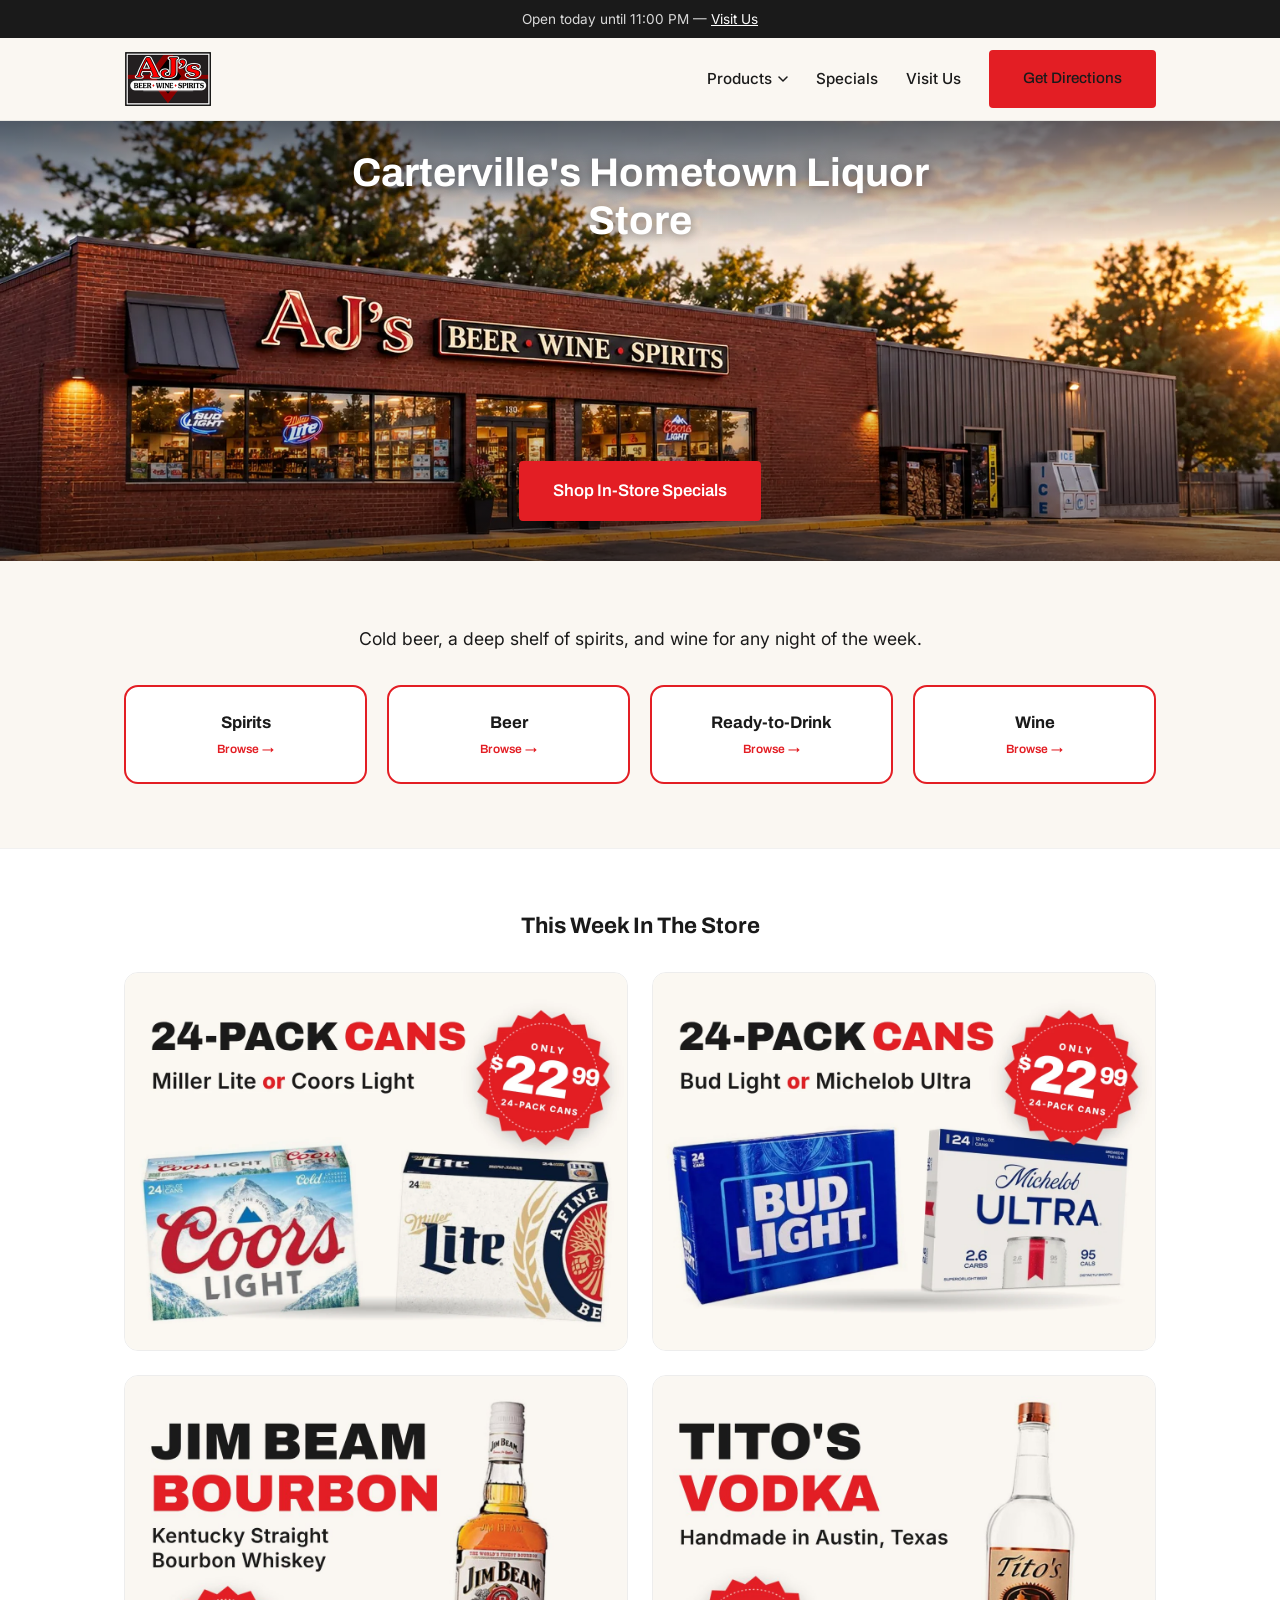
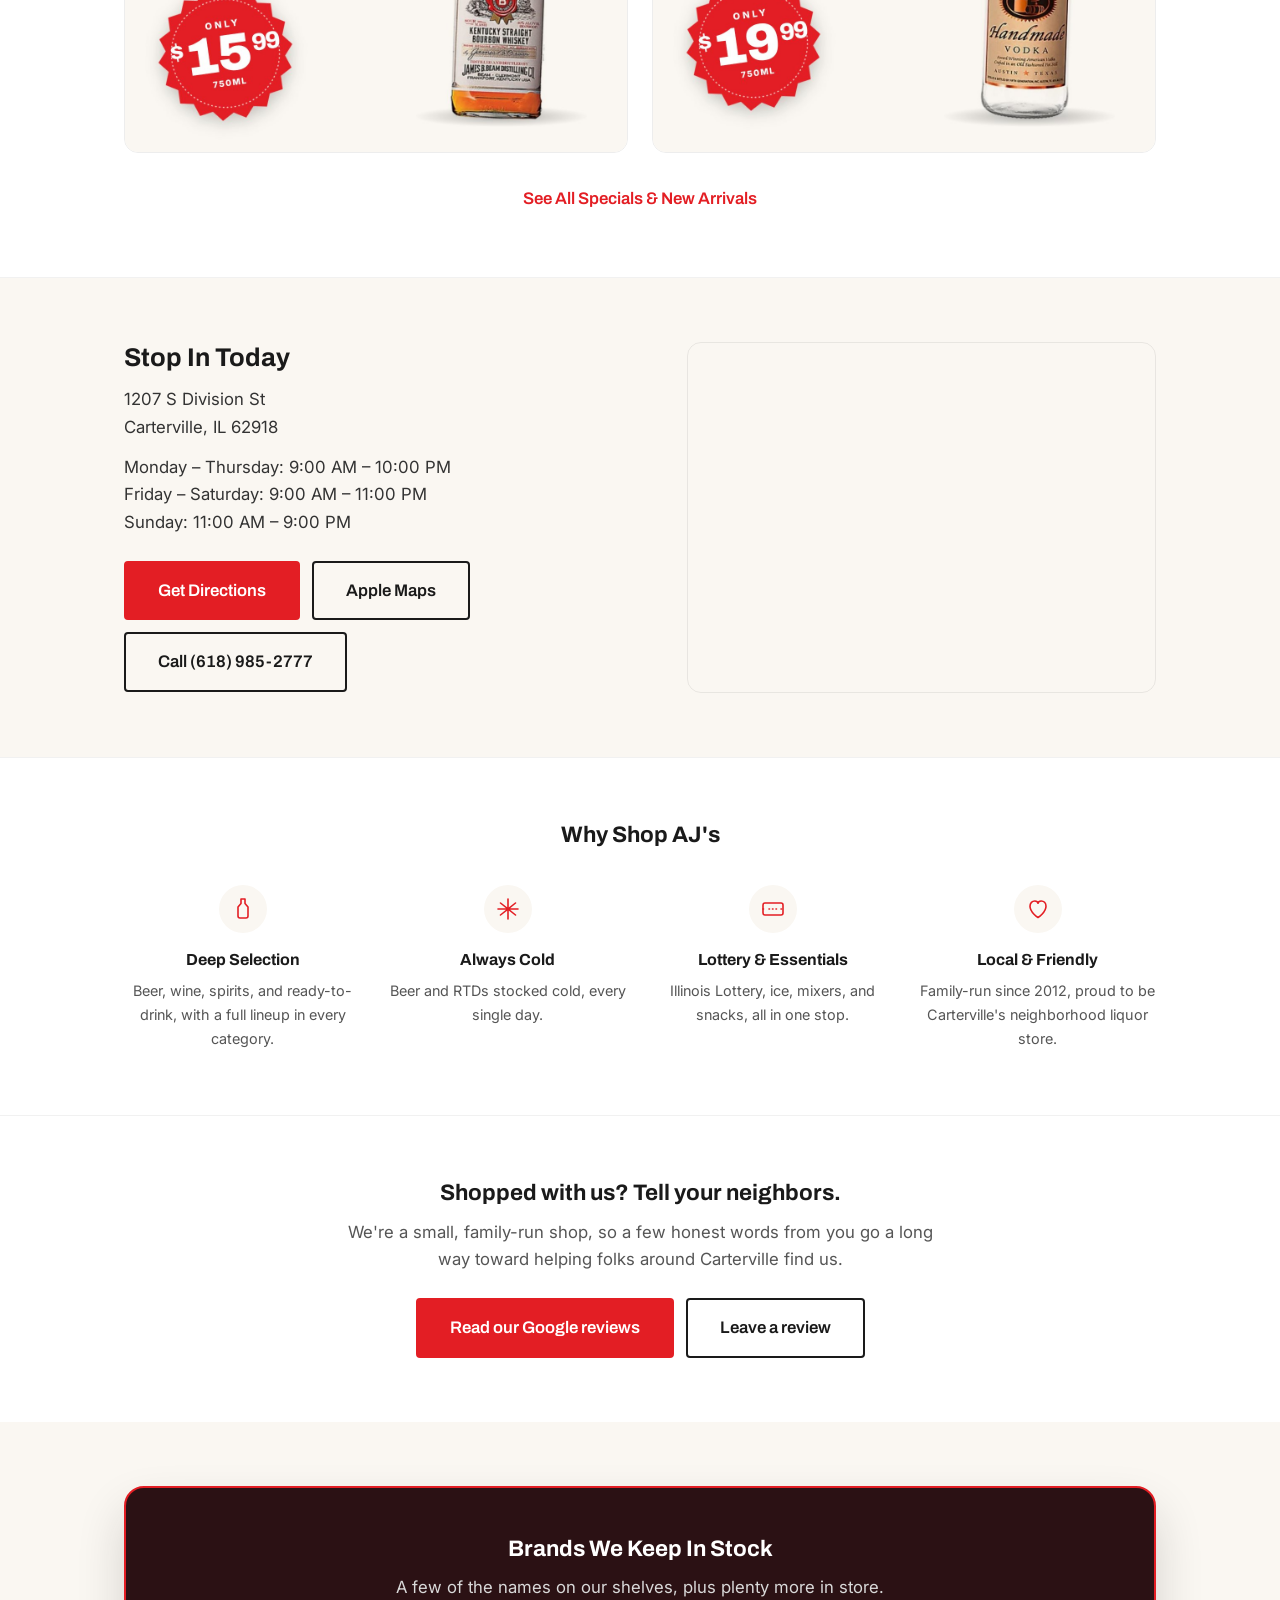
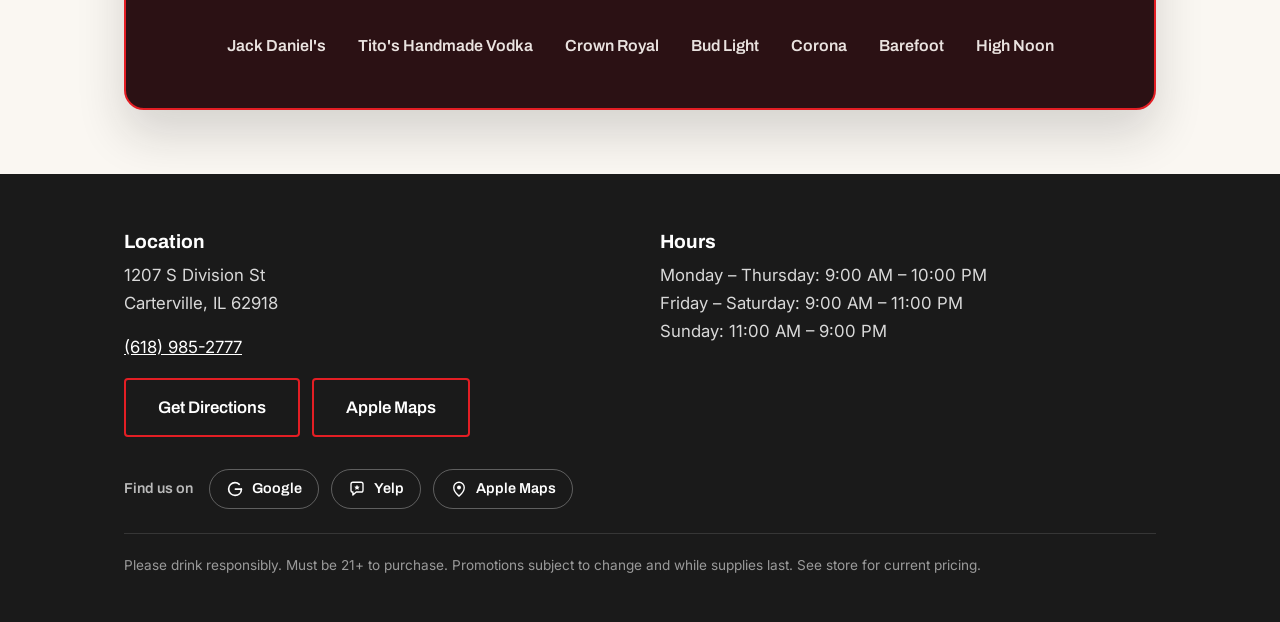
==== commit 4cec822b: "Add Apple Maps to the footer's "Find us on" row Co-Authored-By: Claude Opus 5.5 <noreply@anthropic.c" ====
--- a/index.html
+++ b/index.html
@@ -90,7 +90,8 @@
   "sameAs": [
     "https://maps.google.com/?cid=7054903256881584810",
     "https://www.yelp.com/biz/ajs-beer-wine-and-spirits-carterville",
-    "https://maps.apple/p/9-ce5T_QIn2TTo"
+    "https://maps.apple/p/9-ce5T_QIn2TTo",
+    "https://app.foursquare.com/v/ajs-beer-wine--spirits/4f672785e4b06cb9fda20428"
   ]
 }
 </script>
@@ -363,6 +364,10 @@
       <svg width="18" height="18" viewBox="0 0 24 24" fill="none" aria-hidden="true"><path d="M4 5.5A2.5 2.5 0 016.5 3h11A2.5 2.5 0 0120 5.5v8a2.5 2.5 0 01-2.5 2.5H11l-4.5 4v-4A2.5 2.5 0 014 13.5v-8z" stroke="currentColor" stroke-width="1.8" stroke-linejoin="round"/><path d="M12 6.3l1.1 2.3 2.5.3-1.8 1.7.5 2.5-2.3-1.2-2.3 1.2.5-2.5-1.8-1.7 2.5-.3z" fill="currentColor"/></svg>
       Yelp
     </a>
+    <a href="https://maps.apple/p/9-ce5T_QIn2TTo" target="_blank" rel="noopener noreferrer" aria-label="Find us on Apple Maps (opens in a new tab)">
+      <svg width="18" height="18" viewBox="0 0 24 24" fill="none" aria-hidden="true"><path d="M12 21.5s-7-6-7-11.5a7 7 0 0114 0c0 5.5-7 11.5-7 11.5z" stroke="currentColor" stroke-width="1.8" stroke-linejoin="round"/><circle cx="12" cy="10" r="2.6" fill="currentColor"/></svg>
+      Apple Maps
+    </a>
   </div>
   <div class="wrap">
     <p class="footer-note">Please drink responsibly. Must be 21+ to purchase. Promotions subject to change and while supplies last. See store for current pricing.</p>
--- a/css/styles.css
+++ b/css/styles.css
@@ -1379,7 +1379,7 @@
   flex-wrap: wrap;
 }
 
-/* "Find us on" row: Google reviews + Yelp, above the footer note. */
+/* "Find us on" row: Google reviews + Yelp + Apple Maps, above the footer note. */
 .footer-social {
   display: flex;
   align-items: center;
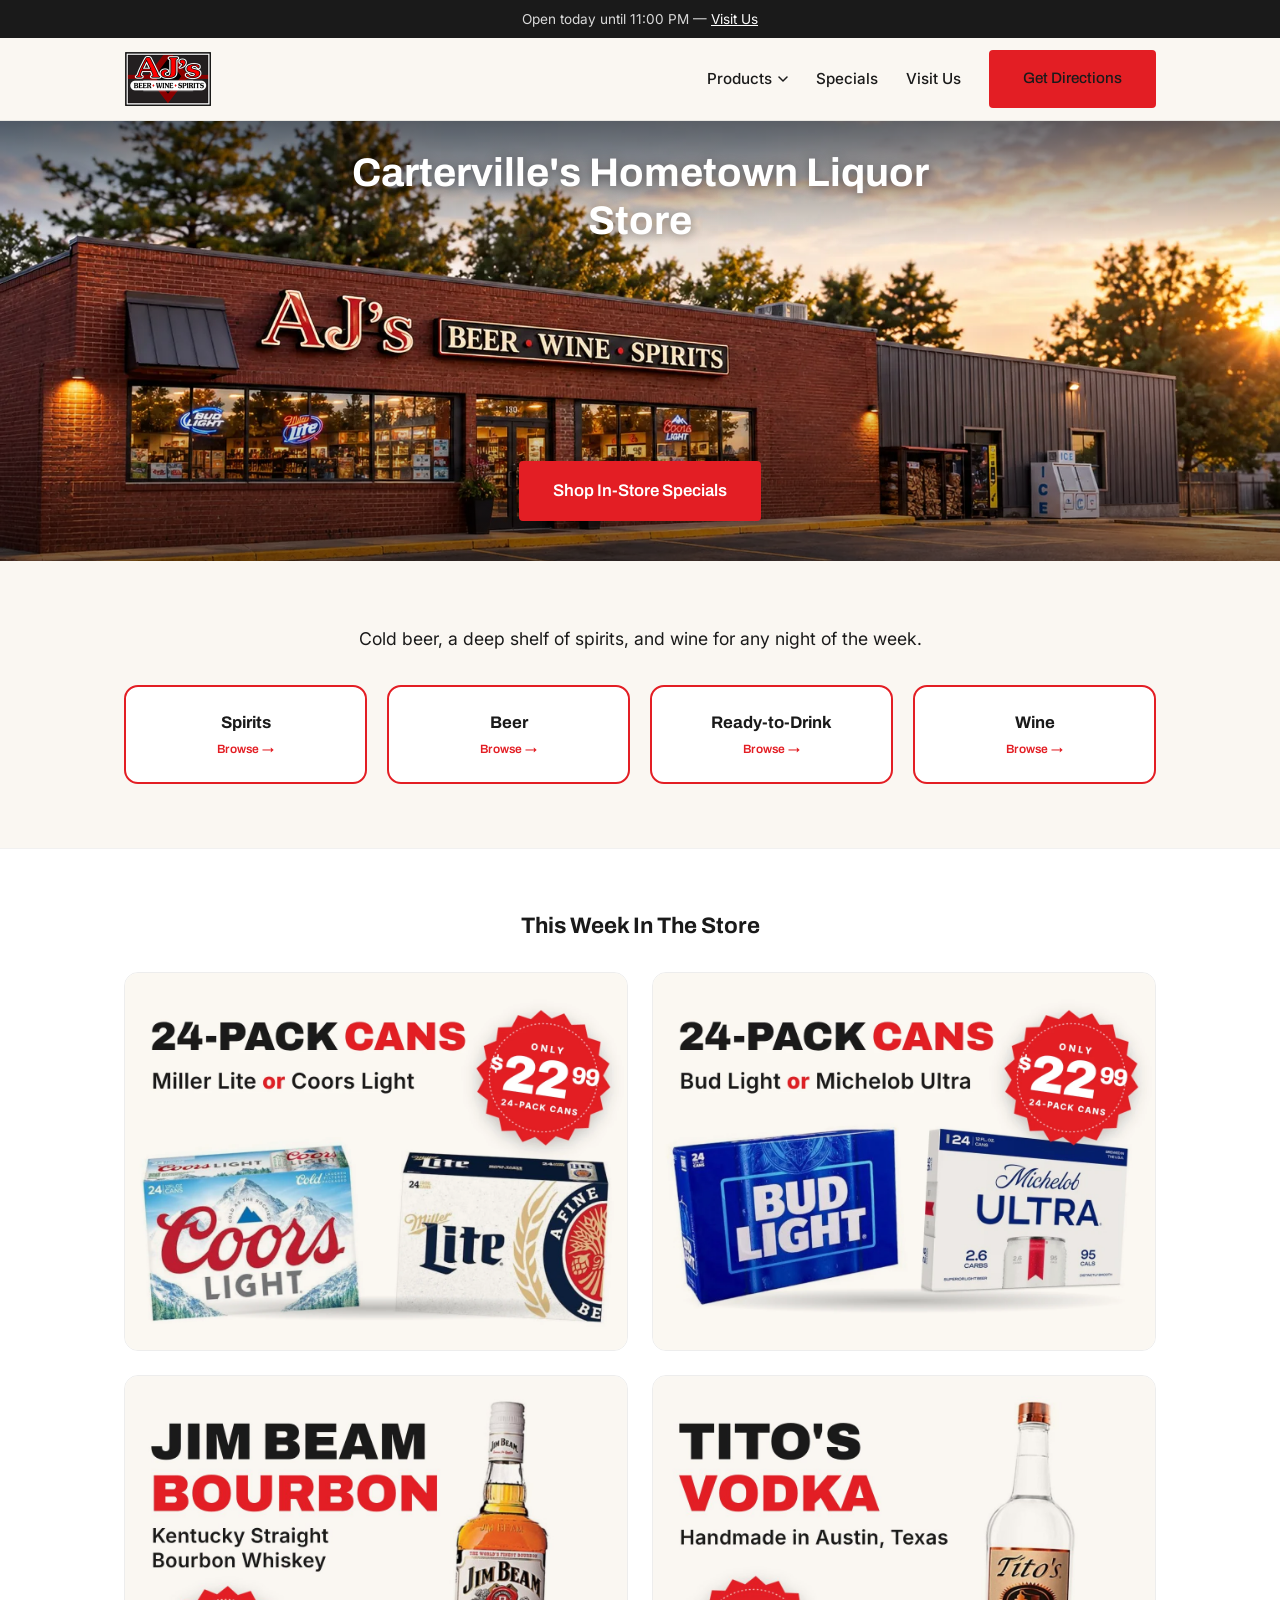
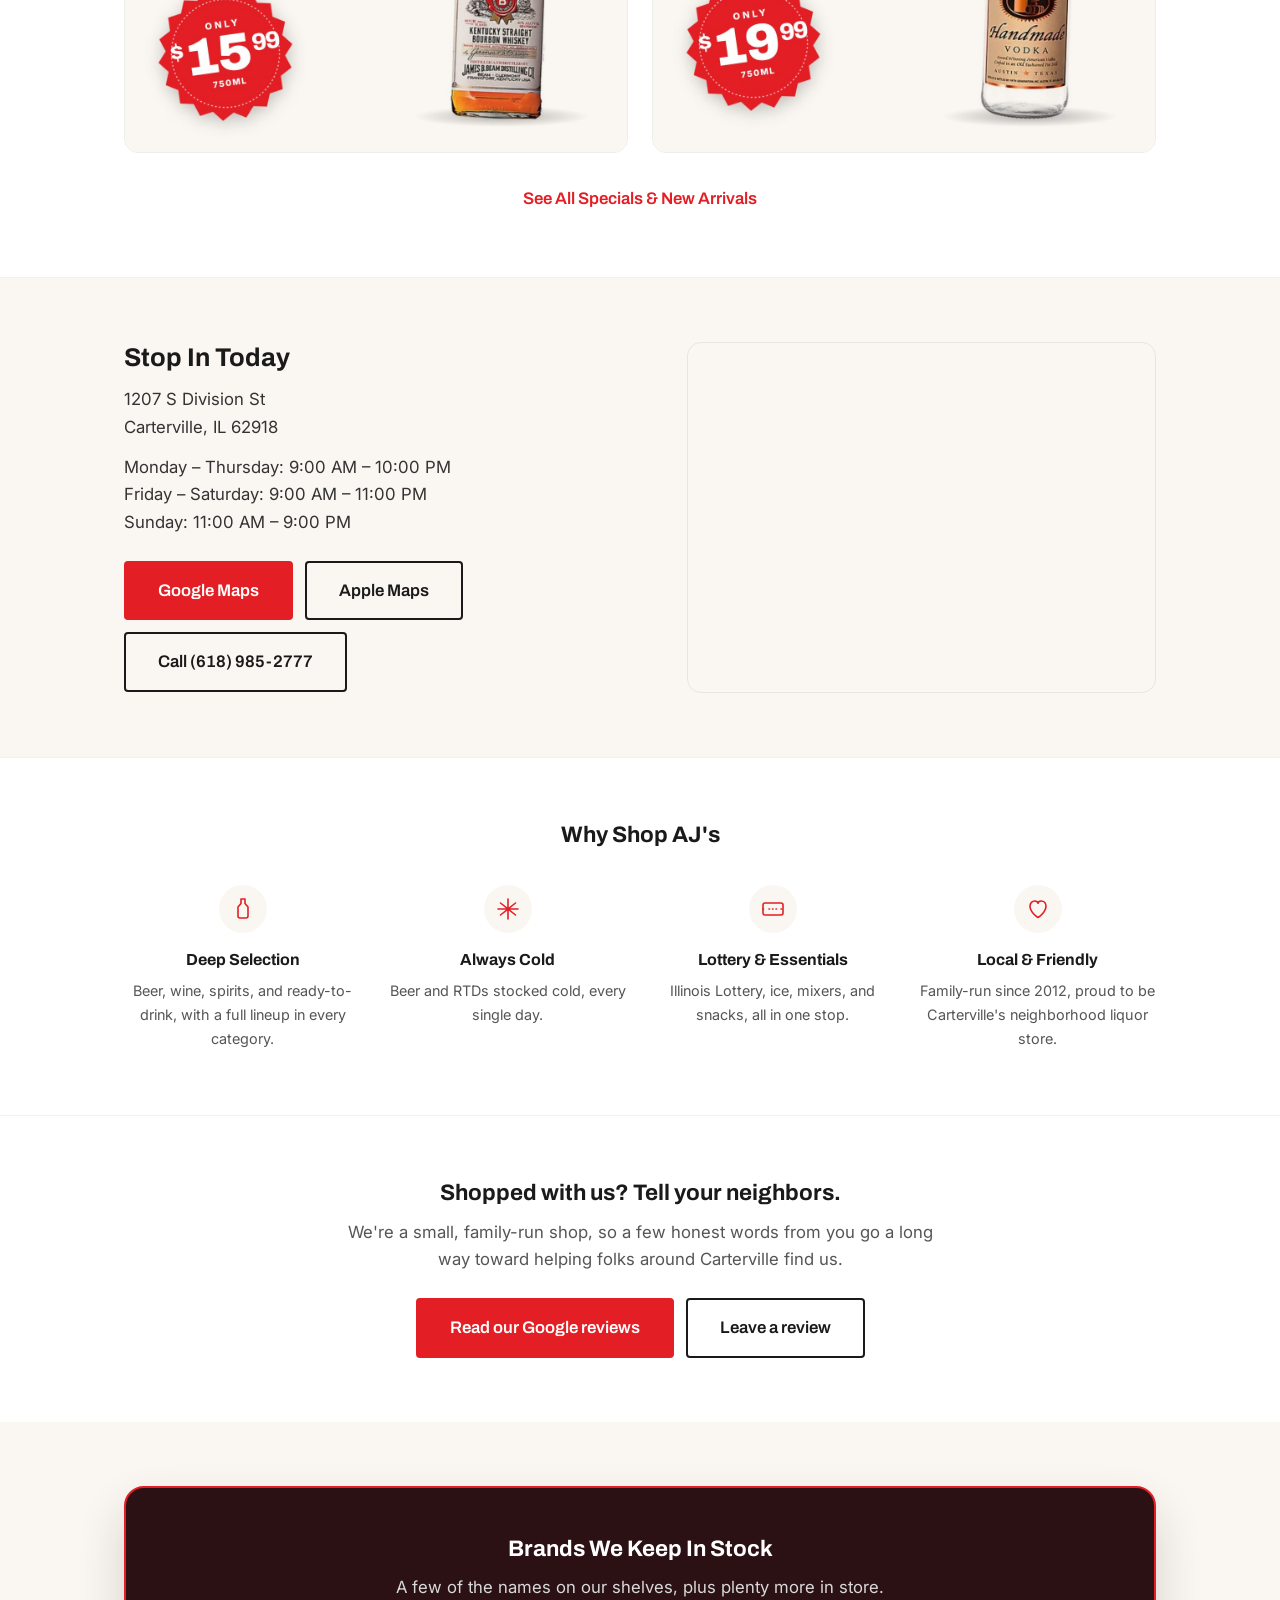
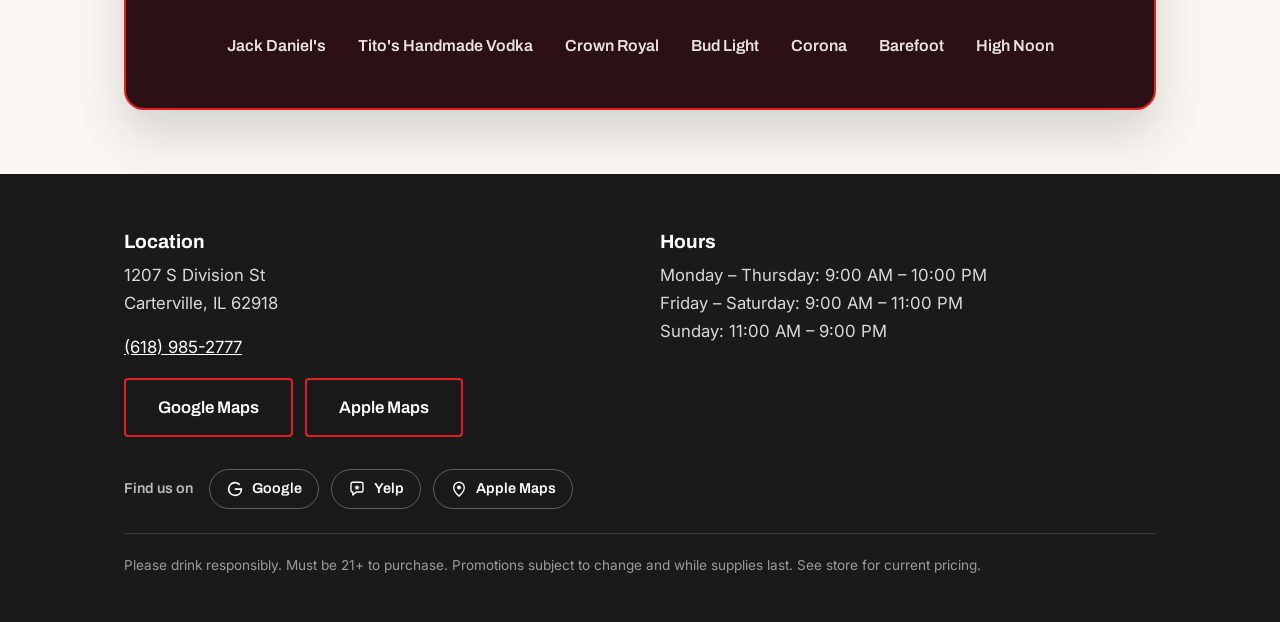
==== commit 37b4a70f: "Label Google directions buttons "Google Maps" next to Apple Maps Where the Google and Apple buttons " ====
--- a/index.html
+++ b/index.html
@@ -232,7 +232,7 @@
         <address>1207 S Division St<br>Carterville, IL 62918</address>
         <p class="stop-in-hours">Monday – Thursday: 9:00 AM – 10:00 PM<br>Friday – Saturday: 9:00 AM – 11:00 PM<br>Sunday: 11:00 AM – 9:00 PM</p>
         <div class="stop-in-actions">
-          <a class="btn btn-primary" href="https://www.google.com/maps/dir/?api=1&amp;destination=AJ%27s+Beer%2C+Wine+%26+Spirits&amp;destination_place_id=ChIJadKvaBU9d4gRqlosNyIN6GE" target="_blank" rel="noopener">Get Directions</a>
+          <a class="btn btn-primary" href="https://www.google.com/maps/dir/?api=1&amp;destination=AJ%27s+Beer%2C+Wine+%26+Spirits&amp;destination_place_id=ChIJadKvaBU9d4gRqlosNyIN6GE" target="_blank" rel="noopener" aria-label="Directions in Google Maps (opens in a new tab)">Google Maps</a>
           <a class="btn btn-ghost-ink" href="https://maps.apple/p/9-ce5T_QIn2TTo" target="_blank" rel="noopener noreferrer" aria-label="Directions in Apple Maps (opens in a new tab)">Apple Maps</a>
           <a class="btn btn-ghost-ink" href="tel:6189852777">Call (618) 985-2777</a>
         </div>
@@ -345,7 +345,7 @@
       </address>
       <p><a href="tel:6189852777">(618) 985-2777</a></p>
       <div class="footer-actions">
-        <a class="btn btn-ghost" href="https://www.google.com/maps/dir/?api=1&amp;destination=AJ%27s+Beer%2C+Wine+%26+Spirits&amp;destination_place_id=ChIJadKvaBU9d4gRqlosNyIN6GE" target="_blank" rel="noopener">Get Directions</a>
+        <a class="btn btn-ghost" href="https://www.google.com/maps/dir/?api=1&amp;destination=AJ%27s+Beer%2C+Wine+%26+Spirits&amp;destination_place_id=ChIJadKvaBU9d4gRqlosNyIN6GE" target="_blank" rel="noopener" aria-label="Directions in Google Maps (opens in a new tab)">Google Maps</a>
         <a class="btn btn-ghost" href="https://maps.apple/p/9-ce5T_QIn2TTo" target="_blank" rel="noopener noreferrer" aria-label="Directions in Apple Maps (opens in a new tab)">Apple Maps</a>
       </div>
     </div>
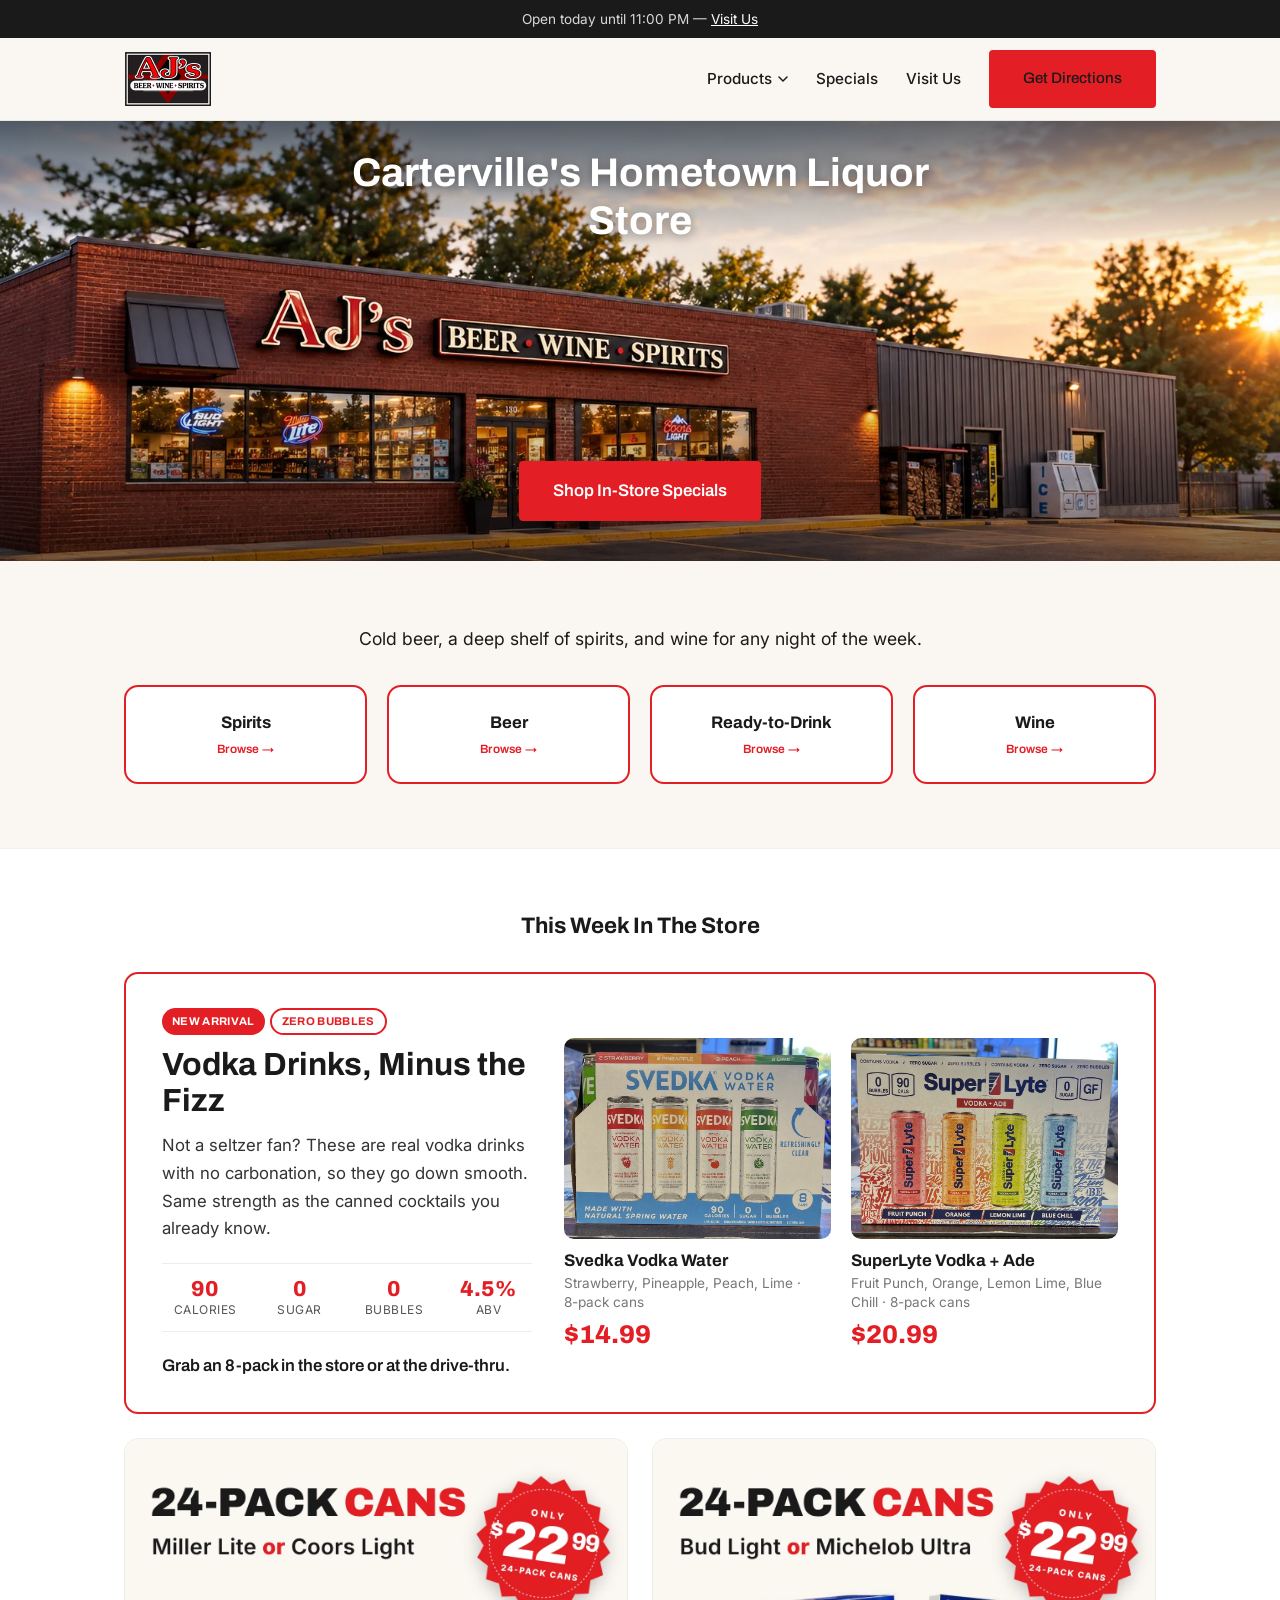
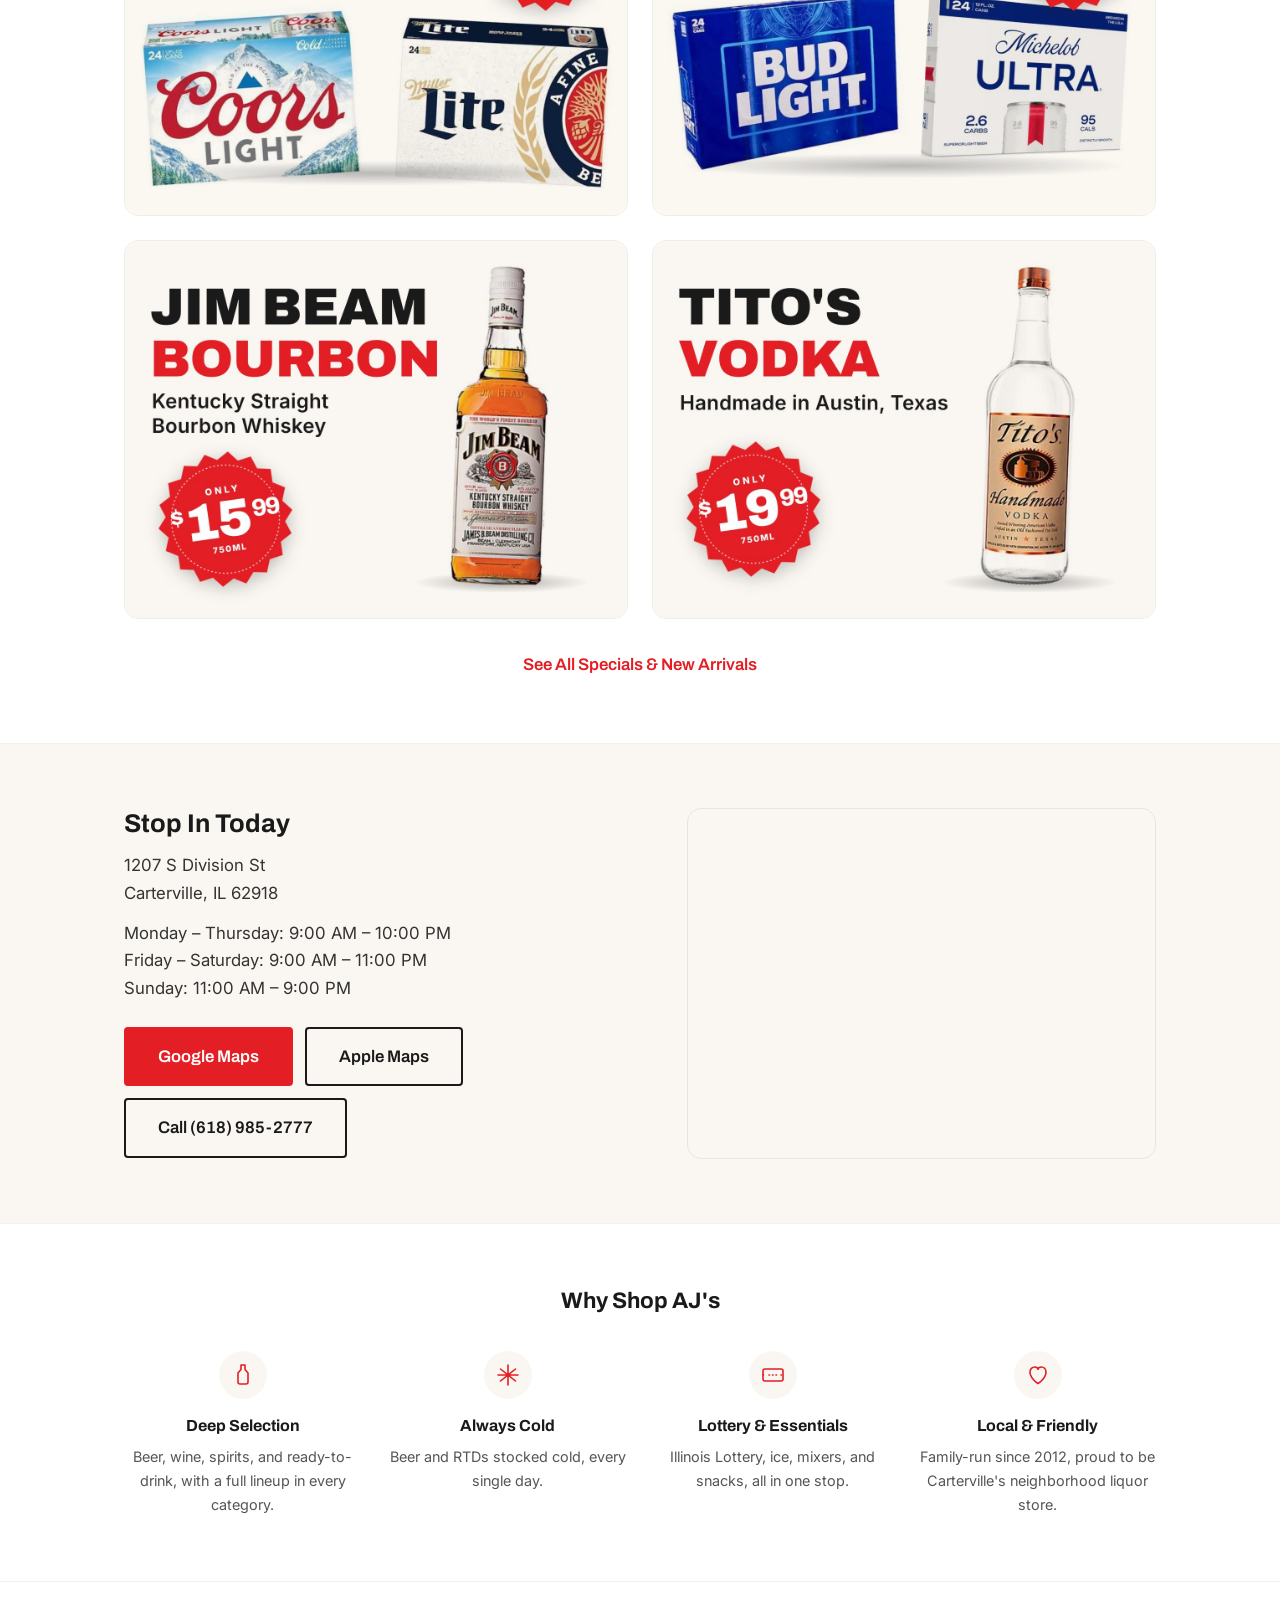
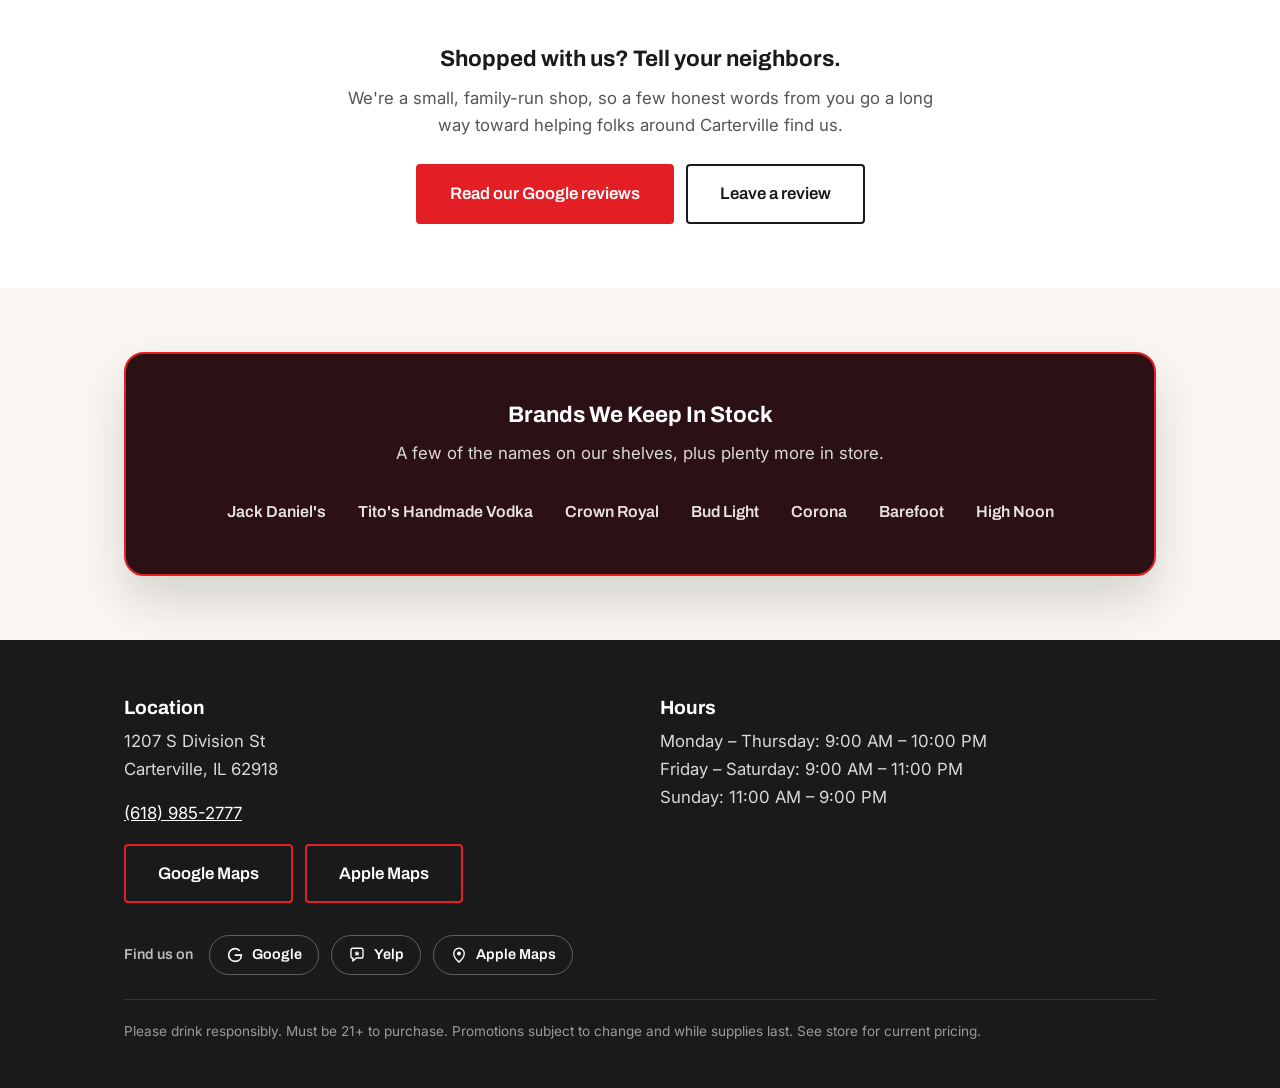
==== commit 45ae6335: "Add zero-bubble vodka spotlight ad to homepage and Specials Svedka Vodka Water ($14.99) and SuperLyt" ====
--- a/index.html
+++ b/index.html
@@ -187,6 +187,43 @@
       <div class="this-week-header">
         <h2>This Week In The Store</h2>
       </div>
+
+      <!-- Spotlight ad: Svedka Vodka Water / SuperLyte Vodka + Ade (zero-bubble vodka drinks) -->
+      <article class="spotlight-ad">
+        <div class="spotlight-ad-body">
+          <span class="arrival-feature-badge">New Arrival</span>
+          <span class="arrival-feature-pick">Zero Bubbles</span>
+          <h3 class="spotlight-ad-title">Vodka Drinks, Minus the Fizz</h3>
+          <p class="spotlight-ad-desc">Not a seltzer fan? These are real vodka drinks with no carbonation, so they go down smooth. Same strength as the canned cocktails you already know.</p>
+          <ul class="spotlight-ad-stats">
+            <li><strong>90</strong> Calories</li>
+            <li><strong>0</strong> Sugar</li>
+            <li><strong>0</strong> Bubbles</li>
+            <li><strong>4.5%</strong> ABV</li>
+          </ul>
+          <p class="spotlight-ad-cta">Grab an 8-pack in the store or at the <span class="nowrap">drive-thru</span>.</p>
+        </div>
+        <div class="spotlight-ad-products">
+          <figure class="spotlight-ad-product">
+            <img src="assets/products/cocktails-svedka-vodka-water-variety-8pk-cans.jpg" width="900" height="675" loading="lazy" alt="Svedka Vodka Water variety 8-pack: Strawberry, Pineapple, Peach and Lime, $14.99">
+            <figcaption>
+              <span class="spotlight-ad-name">Svedka Vodka Water</span>
+              <span class="spotlight-ad-meta">Strawberry, Pineapple, Peach, Lime &middot; <span class="nowrap">8-pack cans</span></span>
+              <span class="spotlight-ad-price">$14.99</span>
+            </figcaption>
+          </figure>
+          <figure class="spotlight-ad-product">
+            <img src="assets/products/cocktails-superlyte-vodka-ade-variety-8pk-cans.jpg" width="900" height="675" loading="lazy" alt="SuperLyte Vodka + Ade variety 8-pack: Fruit Punch, Orange, Lemon Lime and Blue Chill, $20.99">
+            <figcaption>
+              <span class="spotlight-ad-name">SuperLyte Vodka + Ade</span>
+              <span class="spotlight-ad-meta">Fruit Punch, Orange, Lemon Lime, Blue Chill &middot; <span class="nowrap">8-pack cans</span></span>
+              <span class="spotlight-ad-price">$20.99</span>
+            </figcaption>
+          </figure>
+        </div>
+      </article>
+      <!-- End spotlight ad -->
+
       <div class="this-week-grid">
 
         <!-- This week promo 1: Miller Lite / Coors Light -->
--- a/css/styles.css
+++ b/css/styles.css
@@ -857,6 +857,149 @@
   margin: 0;
 }
 
+/* ---- Spotlight ad ----
+   A wide promo card for featuring one or two products at once, used
+   in two places: on the homepage, between the This Week In The Store
+   heading and its promo grid, and on the Specials page, at the top of
+   New Arrivals above the .arrival-feature card. Unlike the This Week
+   graphics, it's plain HTML (copy, prices, and stats are real text),
+   so editing it doesn't need a redesigned image. It reuses the
+   .arrival-feature-badge / .arrival-feature-pick pills. Body left,
+   products right; stacks at 860px, products go single-column at 520px.
+   Keep the two copies (index.html and specials.html) identical. */
+.spotlight-ad {
+  display: grid;
+  grid-template-columns: 2fr 3fr;
+  gap: 32px;
+  align-items: center;
+  background: var(--white);
+  border: 2px solid var(--red);
+  border-radius: 14px;
+  padding: 32px 36px;
+  margin-bottom: 24px;
+}
+
+.spotlight-ad-title {
+  font-family: var(--font-display);
+  color: var(--ink);
+  font-size: clamp(1.5rem, 3vw, 2rem);
+  line-height: 1.15;
+  margin: 0 0 12px;
+}
+
+.spotlight-ad-desc {
+  color: #333;
+  margin: 0 0 20px;
+}
+
+/* Four quick stats in a row, set off by thin rules above and below
+   (the same treatment as .arrival-feature-notes). */
+.spotlight-ad-stats {
+  list-style: none;
+  display: grid;
+  grid-template-columns: repeat(4, 1fr);
+  gap: 8px;
+  margin: 0 0 20px;
+  padding: 14px 0;
+  border-top: 1px solid rgba(26,26,26,0.08);
+  border-bottom: 1px solid rgba(26,26,26,0.08);
+  text-align: center;
+  font-size: 0.75rem;
+  letter-spacing: 0.04em;
+  text-transform: uppercase;
+  color: #555;
+  line-height: 1.3;
+}
+
+.spotlight-ad-stats strong {
+  display: block;
+  font-family: var(--font-display);
+  font-weight: 800;
+  font-size: 1.35rem;
+  letter-spacing: 0;
+  color: var(--red);
+  line-height: 1.1;
+}
+
+/* Keeps short hyphenated phrases ("8-pack cans", "drive-thru")
+   from splitting across lines. */
+.spotlight-ad .nowrap { white-space: nowrap; }
+
+.spotlight-ad-cta {
+  font-family: var(--font-display);
+  font-weight: 600;
+  margin: 0;
+}
+
+.spotlight-ad-products {
+  display: grid;
+  grid-template-columns: repeat(2, 1fr);
+  gap: 20px;
+}
+
+.spotlight-ad-product {
+  margin: 0;
+  display: flex;
+  flex-direction: column;
+}
+
+/* In-store photos keep their 4:3 crop: cover, not contain, since the
+   box fills the frame and there's no white backdrop to blend into. */
+.spotlight-ad-product img {
+  display: block;
+  width: 100%;
+  height: auto;
+  aspect-ratio: 4 / 3;
+  object-fit: cover;
+  border-radius: 10px;
+  background: #eee;
+}
+
+.spotlight-ad-product figcaption {
+  display: flex;
+  flex-direction: column;
+  flex: 1;
+  padding-top: 12px;
+}
+
+.spotlight-ad-name {
+  font-family: var(--font-display);
+  font-weight: 700;
+  font-size: 1.05rem;
+  line-height: 1.25;
+}
+
+.spotlight-ad-meta {
+  color: #777;
+  font-size: 0.85rem;
+  line-height: 1.4;
+  margin: 2px 0 10px;
+}
+
+/* margin-top: auto pins both prices to the same baseline even when
+   one product's flavor line wraps to more lines. */
+.spotlight-ad-price {
+  margin-top: auto;
+  font-family: var(--font-display);
+  font-weight: 800;
+  color: var(--red);
+  font-size: 1.6rem;
+  line-height: 1;
+}
+
+@media (max-width: 860px) {
+  .spotlight-ad {
+    grid-template-columns: 1fr;
+    gap: 24px;
+    padding: 24px 20px;
+  }
+}
+
+@media (max-width: 520px) {
+  .spotlight-ad-products { grid-template-columns: 1fr; }
+  .spotlight-ad-stats strong { font-size: 1.2rem; }
+}
+
 .on-sale {
   padding: 48px 0 64px;
 }
